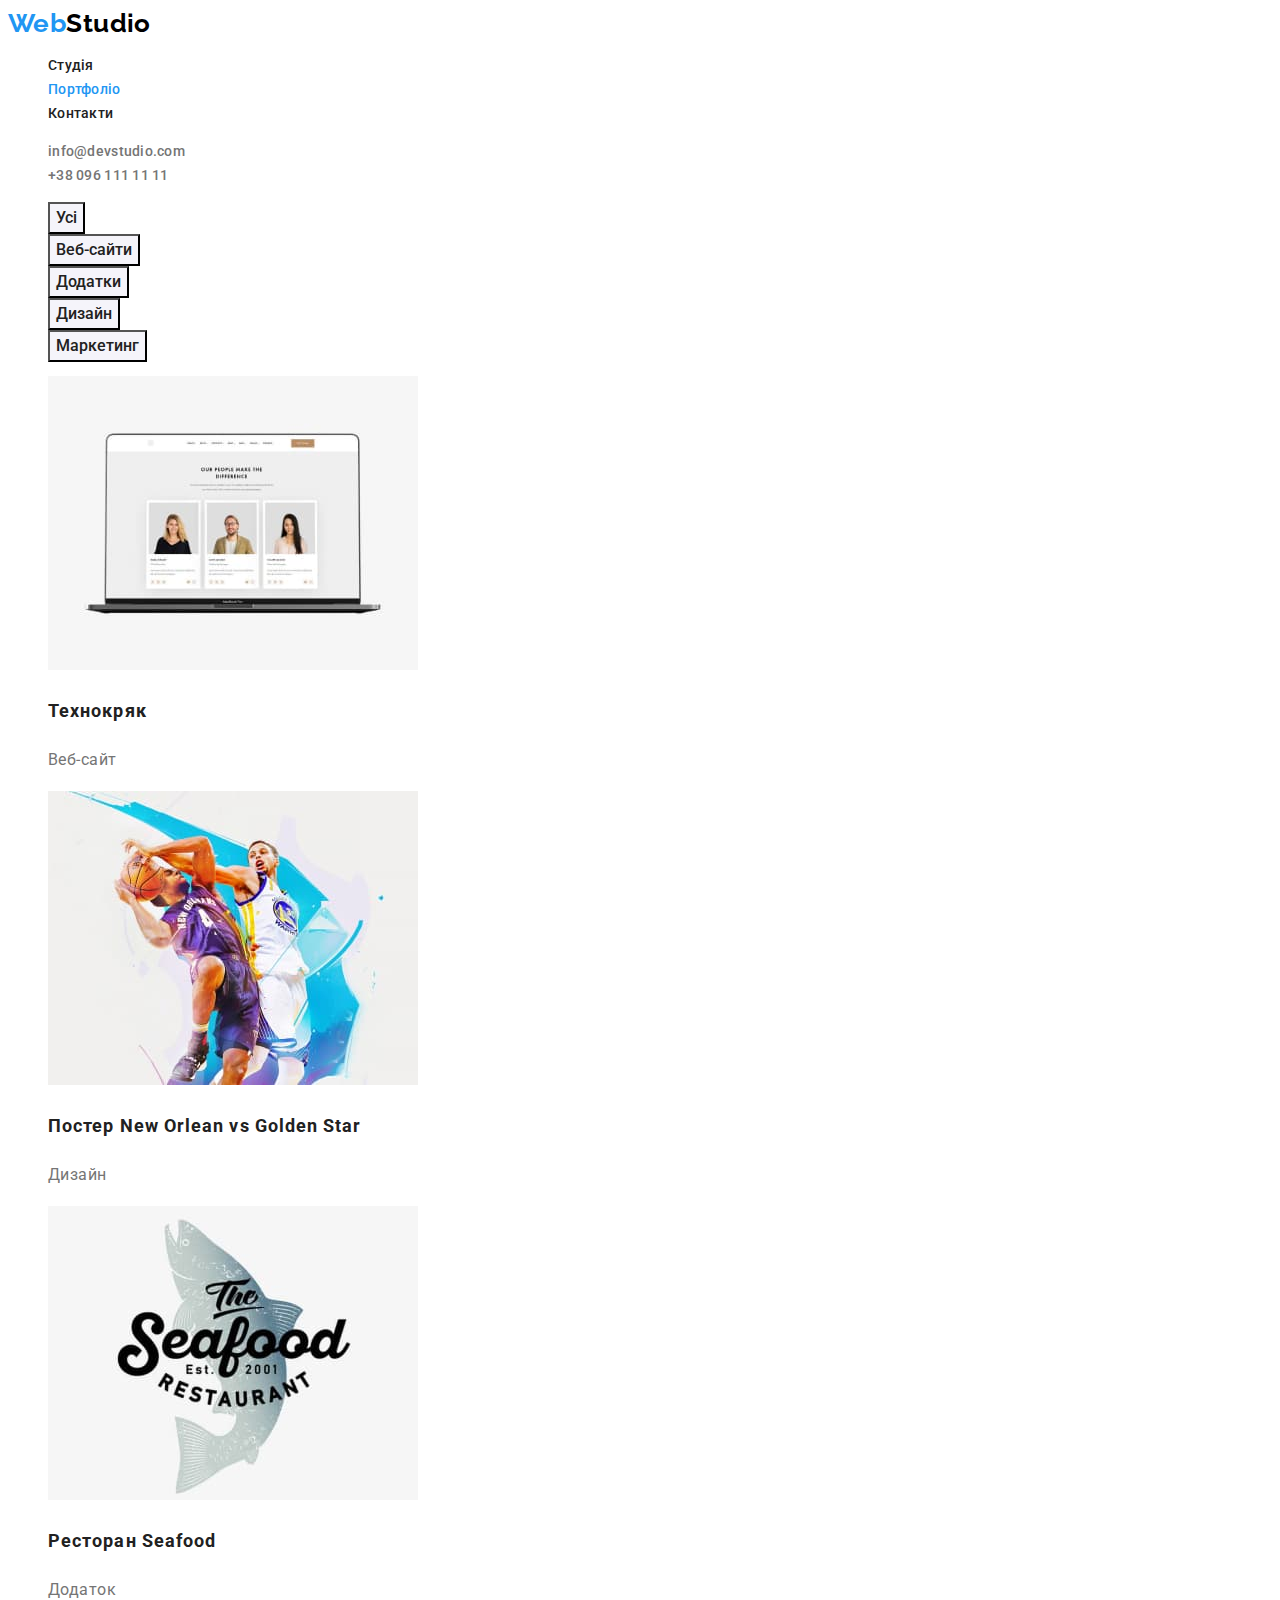
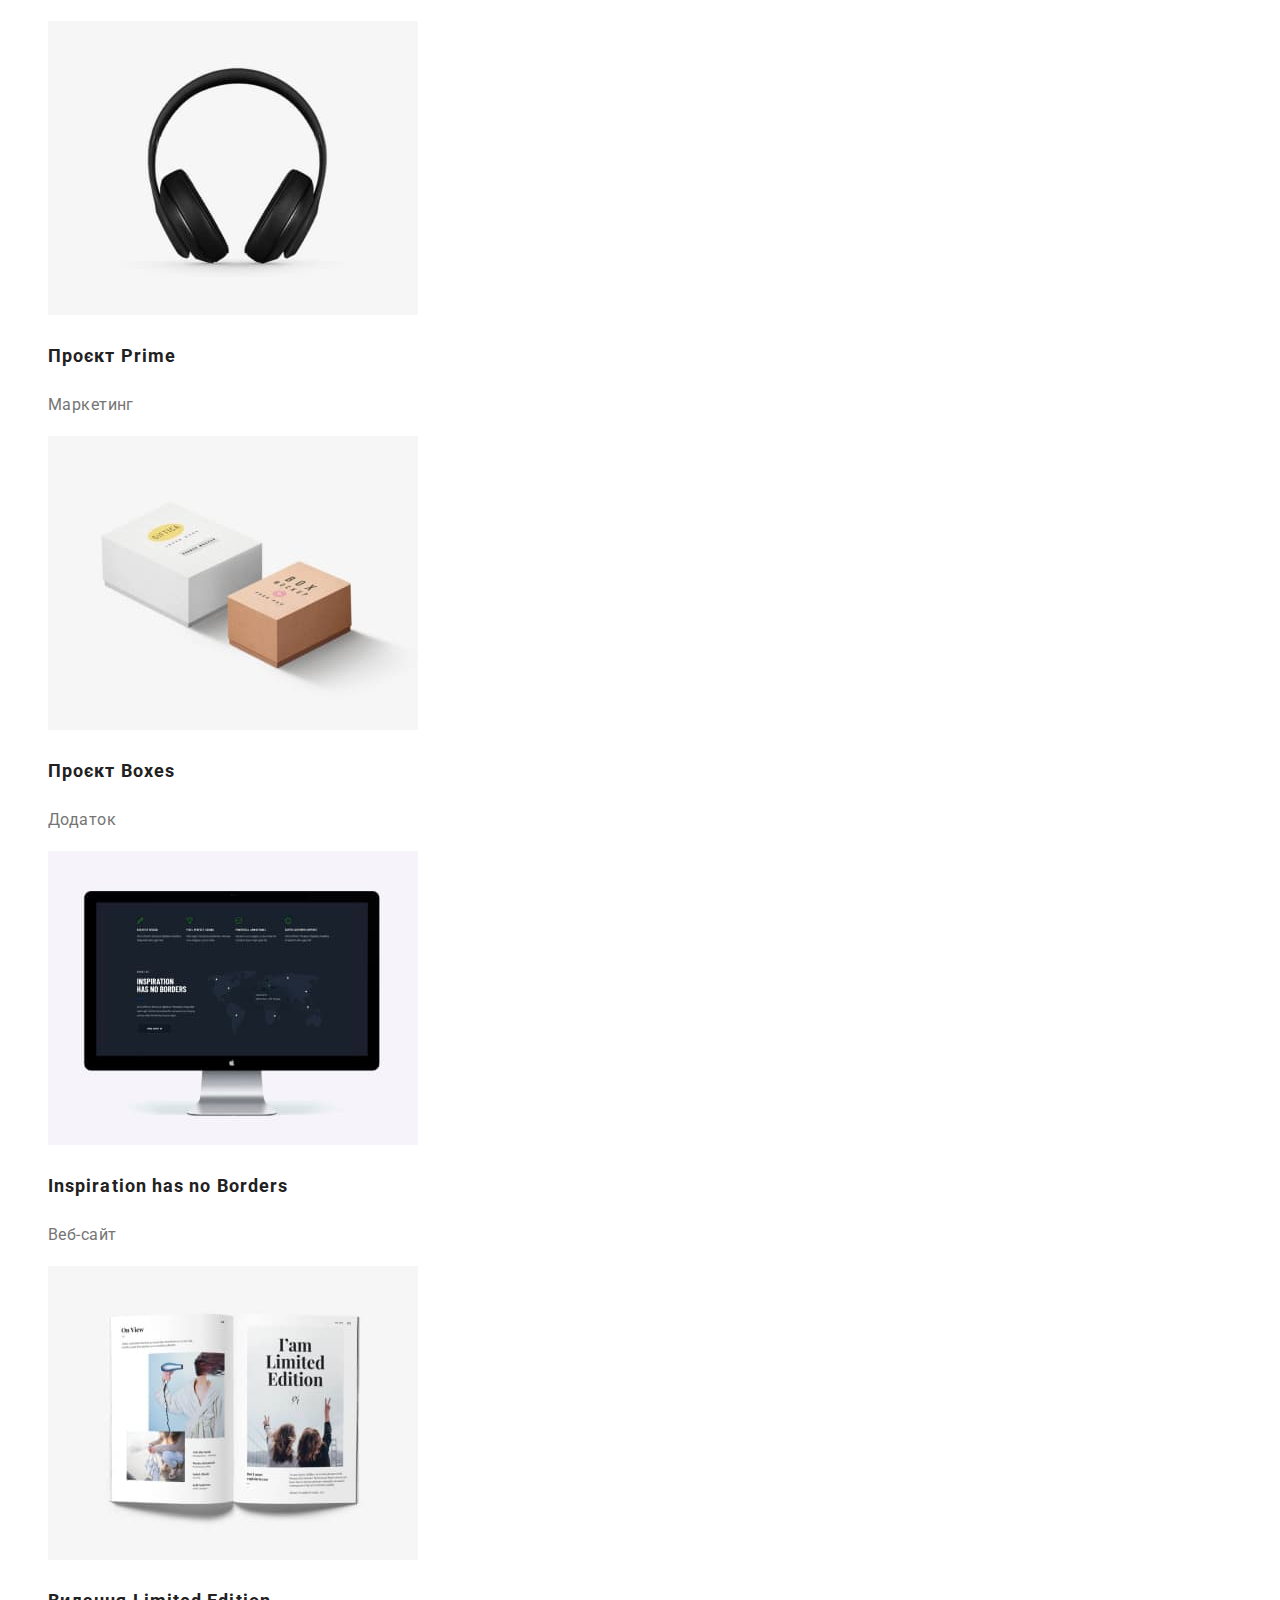
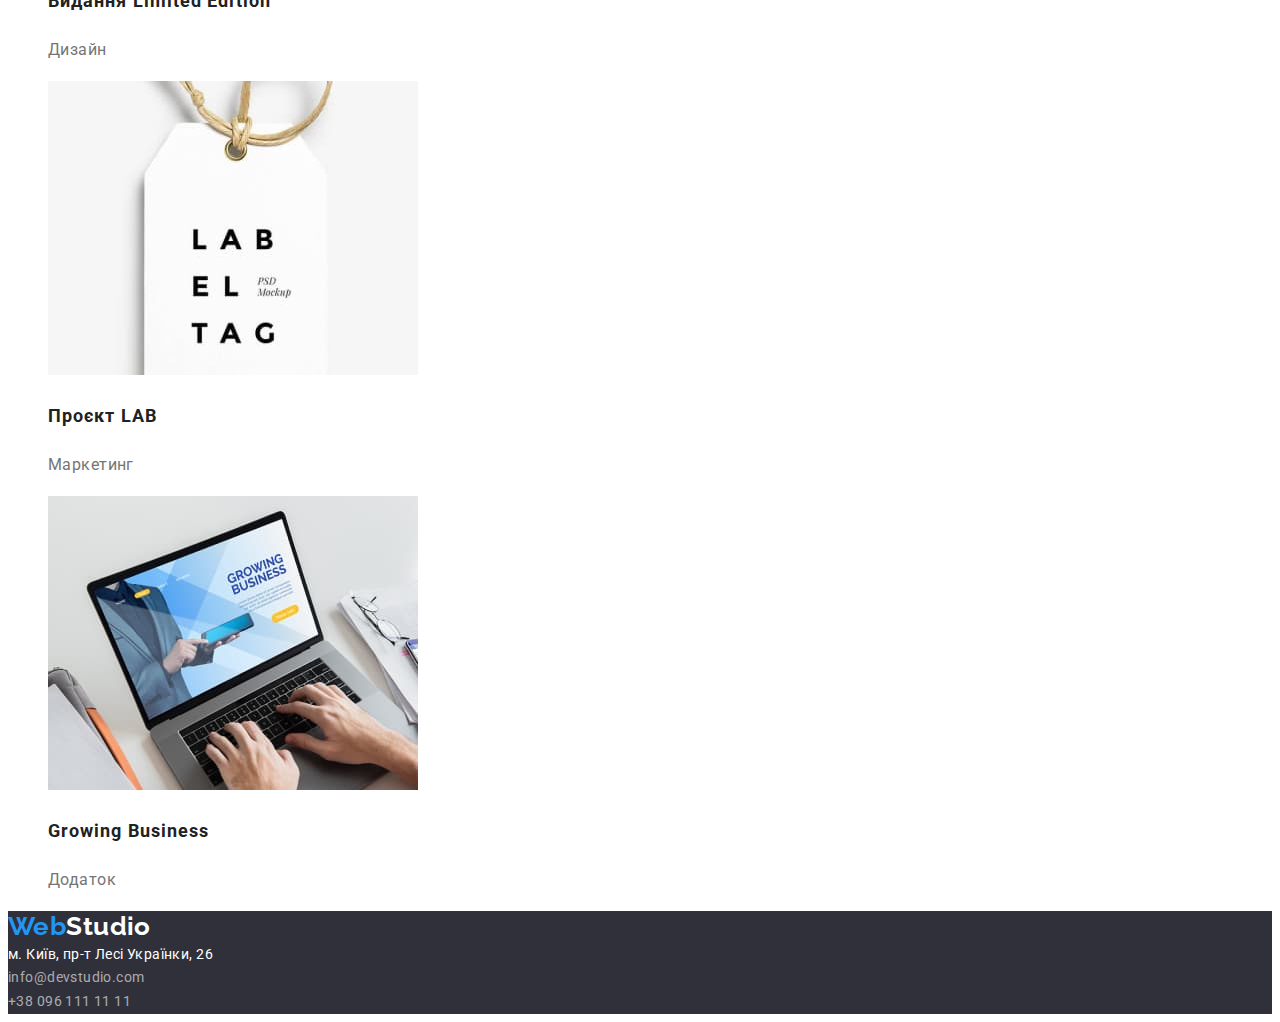
==== portfolio.html @ 59a8bd64 "file transfer" ====
<!DOCTYPE html>
<html lang="uk">
  <head>
    <meta charset="UTF-8" />
    <meta http-equiv="X-UA-Compatible" content="IE=edge" />
    <meta name="viewport" content="width=device-width, initial-scale=1.0" />
    <title>Портфоліо</title>
    <link rel="preconnect" href="https://fonts.googleapis.com" />
    <link rel="preconnect" href="https://fonts.gstatic.com" crossorigin />
    <link
      href="https://fonts.googleapis.com/css2?family=Raleway:wght@700&family=Roboto:wght@400;500;700;900&display=swap"
      rel="stylesheet"
    />
    <link rel="stylesheet" href="./css/styles.css" />
  </head>

  <body class="page">
    <!-- Шапка сайту -->
    <header>
      <nav>
        <a href="./index.html" class="logo link" lang="en"><span class="accent">Web</span>Studio</a>
        <ul class="site-nav list">
          <li><a href="./index.html" class="link">Студія</a></li>
          <li><a href="./portfolio.html" class="link current">Портфоліо</a></li>
          <li><a href="#" class="link">Контакти</a></li>
        </ul>
      </nav>

      <ul class="auth-nav list">
        <li><a href="mailto:info@devstudio.com" class="link">info@devstudio.com</a></li>
        <li><a href="tel:+380961111111" class="link">+38 096 111 11 11</a></li>
      </ul>
    </header>

    <!-- Основна частина -->
    <main>
      <!-- Фільтр -->
      <section>
        <h1 hidden>Портфоліо</h1>
        <ul class="list">
          <li><button type="button" class="button secondary">Усі</button></li>
          <li><button type="button" class="button secondary">Веб-сайти</button></li>
          <li><button type="button" class="button secondary">Додатки</button></li>
          <li><button type="button" class="button secondary">Дизайн</button></li>
          <li><button type="button" class="button secondary">Маркетинг</button></li>
        </ul>
      </section>
      
      <!-- Проекти -->
      <section class="projects">
        <ul class="projects-list list">
          <li>
            <a href="" class="link">
              <img src="./images/portfolio/project-one.jpg" alt="Веб-сайт Технокряк" width="370" height="294">
              <h2 class="projects-title">Технокряк</h2>
              <p class="projects-text">Веб-сайт</p>
            </a>
          </li>
          <li>
            <a href="" class="link">
              <img src="./images/portfolio/project-two.jpg" alt="Постер New Orlean vs Golden Star" width="370" height="294">
              <h2 class="projects-title">Постер New Orlean vs Golden Star</h2>
              <p class="projects-text">Дизайн</p>
            </a>
          </li>
          <li>
            <a href="" class="link">
              <img src="./images/portfolio/project-three.jpg" alt="Ресторан Seafood" width="370" height="294">
              <h2 class="projects-title">Ресторан Seafood</h2>
              <p class="projects-text">Додаток</p>
            </a>
          </li>
          <li>
            <a href="" class="link">
              <img src="./images/portfolio/project-four.jpg" alt="Проєкт Prime" width="370" height="294">
              <h2 class="projects-title">Проєкт Prime</h2>
              <p class="projects-text">Маркетинг</p>
            </a>
          </li>
          <li>
            <a href="" class="link">
              <img src="./images/portfolio/project-five.jpg" alt="Проєкт Boxes" width="370" height="294">
              <h2 class="projects-title">Проєкт Boxes</h2>
              <p class="projects-text">Додаток</p>
            </a>
          </li>
          <li>
            <a href="" class="link">
              <img src="./images/portfolio/project-six.jpg" alt="Inspiration has no Borders" width="370" height="294">
              <h2 class="projects-title">Inspiration has no Borders</h2>
              <p class="projects-text">Веб-сайт</p>
            </a>
          </li>
          <li>
            <a href="" class="link">
              <img src="./images/portfolio/project-seven.jpg" alt="Видання Limited Edition" width="370" height="294">
              <h2 class="projects-title">Видання Limited Edition</h2>
              <p class="projects-text">Дизайн</p>
            </a>
          </li>
          <li>
            <a href="" class="link">
              <img src="./images/portfolio/project-eight.jpg" alt="Проєкт LAB" width="370" height="294">
              <h2 class="projects-title">Проєкт LAB</h2>
              <p class="projects-text">Маркетинг</p>
            </a>
          </li>
          <li>
            <a href="" class="link">
              <img src="./images/portfolio/project-nine.jpg" alt="Growing Business" width="370" height="294">
              <h2 class="projects-title">Growing Business</h2>
              <p class="projects-text">Додаток</p>
            </a>
          </li>
        </ul>

      </section>
    </main>

    <!-- Підвал -->
    <footer class="page-footer">
      <div>
        <a href="./index.html" class="logo-footer link" lang="en"
          ><span class="accent">Web</span>Studio</a>
        <address>
          <a href="https://goo.gl/maps/Ga38fahrQ6ZwUitU9" class="adress link">м. Київ, пр-т Лесі Українки, 26</a>
        </address>

        <address>
          <a href="mailto:info@devstudio.com" class="adress-item link">info@devstudio.com</a>
          <br /><a href="tel:+380961111111" class="adress-item link">+38 096 111 11 11</a>
        </address>
      </div>
    </footer>
  </body>
</html>
---- css/styles.css ----
:root {
    --primary-text-color: #757575;
    --title-text-color: #212121;
    --accent-color: #2196F3;
    --white-color: #FFFFFF;
    --background-grey-color: #F5F4FA;
    --footer-background-color: #2F303A;
    --black-color: #000000;
    --black-opacity-color: rgba(255, 255, 255, 0.6);
}

body {
    background-color: var(--white-color);
    color: var(--primary-text-color);

    font-family: 'Roboto', sans-serif;
    font-weight: 400;
    font-size: 14px;
    line-height: 1.71;
    letter-spacing: 0.03em;
}

.list {
    list-style: none;
}

.link {
    text-decoration: none;
    text-transform: none;
    font-style: normal;
}

/* logo */

.logo {
    color: var(--black-color);

    font-family: 'Raleway', sans-serif;
    font-weight: 700;
    font-size: 26px;
    line-height: 1.19;
}

.accent{
    color: var(--accent-color);
}

/* site navigation */

.site-nav .link {
    color: var(--title-text-color);

    font-weight: 500;
    font-size: 14px;
    line-height: 1.14;
    letter-spacing: 0.02em;
}

.site-nav .link:hover,
.site-nav .link:focus,
.adress:hover,
.adress:focus,
.adress-item:hover,
.adress-item:focus  {
    color: var(--accent-color);
}

.site-nav .link.current {
    color: var(--accent-color);
}

.auth-nav .link {
    color: var(--primary-text-color);

    font-weight: 500;
    font-size: 14px;
    line-height: 1.14;
    letter-spacing: 0.02em;
}

.auth-nav .link:hover,
.auth-nav .link:focus {
    color: var(--accent-color);
}

/* hero */

.hero {
    background-color: var(--footer-background-color);
}

.hero-title {
    color: var(--white-color);

    font-weight: 900;
    font-size: 44px;
    line-height: 1.36;
    letter-spacing: 0.06em;
    text-align: center;
    text-transform: uppercase;
}

/* feature */

.section-title {
    color: var(--title-text-color);

    font-weight: 700;
    font-size: 36px;
    line-height: 1.17;
    text-align: center;
}

.feature-list .title {
    color: var(--title-text-color);

    font-weight: 700;
    font-size: 14px;
    line-height: 1.14;
    text-transform: uppercase;
}

/* our team */

.team-list .title {
    color: var(--title-text-color);

    font-weight: 500;
    font-size: 16px;
    line-height: 1.19;
}

.team-list .text {
    font-size: 16px;
    line-height: 1.19;
}

.team {
    background-color: var(--background-grey-color);
}

/* button */
.button {
    color: var(--title-text-color);
    background-color: var(--white-color);

    font-family: inherit;

    cursor: pointer;
}

.button.primary {
    color: var(--white-color);
    background-color: var(--accent-color);

    font-weight: 700;
    font-size: 16px;
    line-height: 1.88;
    text-align: center;
}
.button.secondary {
    color: var(--title-text-color);
    background-color: var(--background-grey-color);

    font-weight: 500;
    font-size: 16px;
    line-height: 1.63;
}

.button.secondary:hover,
.button.secondary:focus {
    color: var(--white-color);
    background-color: var(--accent-color);
}

/* footer */
.page-footer {
    color: var(--white-color);
    background-color: var(--footer-background-color);
}

.logo-footer {
    color: var(--white-color);

    font-family: 'Raleway', sans-serif;
    font-weight: 700;
    font-size: 26px;
    line-height: 1.19;
}

.adress {
    color: var(--white-color);
    font-style: normal;
}

.adress-item {
    color: var(--black-opacity-color);
}

/* CSS styles for portfolio.html */

.projects-title {
    color: var(--title-text-color);

    font-weight: 700;
    font-size: 18px;
    line-height: 2;
    letter-spacing: 0.06em;
}

.projects-text {
    color: var(--primary-text-color);

    font-size: 16px;
    line-height: 1.88;
}
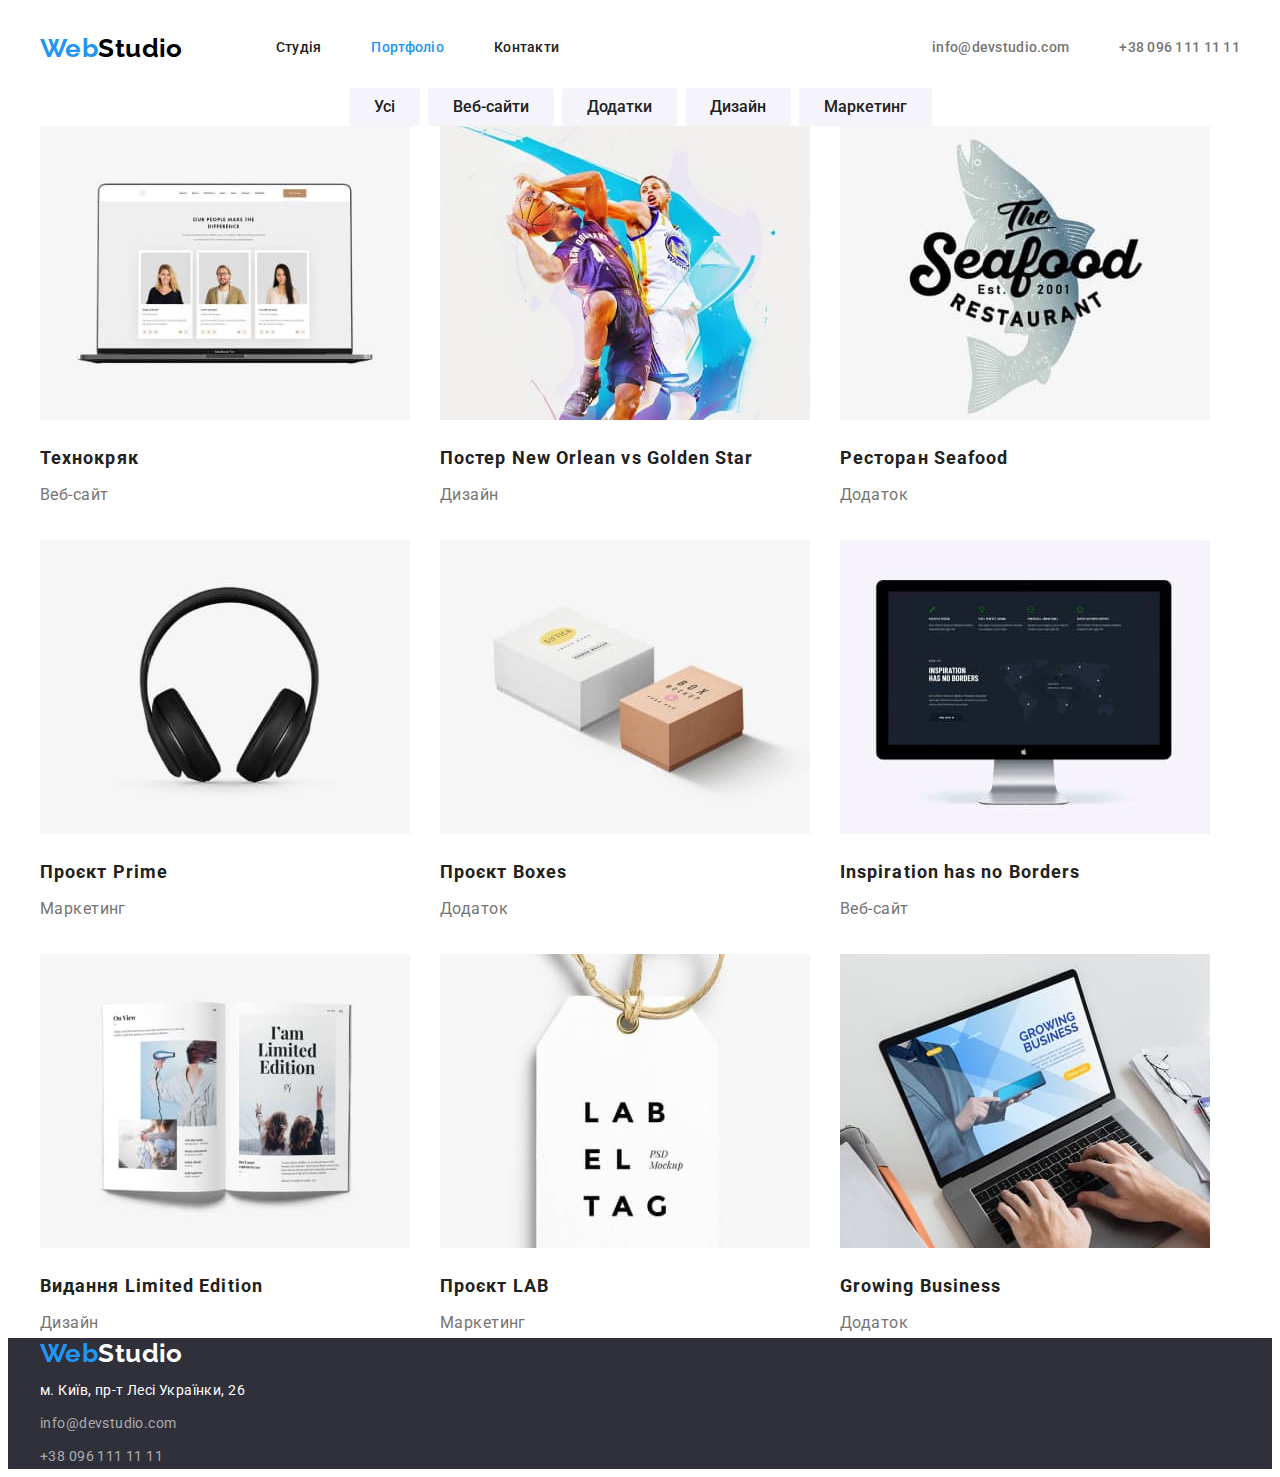
==== commit a57ee808: "add flex" ====
--- a/portfolio.html
+++ b/portfolio.html
@@ -11,124 +11,185 @@
       href="https://fonts.googleapis.com/css2?family=Raleway:wght@700&family=Roboto:wght@400;500;700;900&display=swap"
       rel="stylesheet"
     />
+    <link
+      rel="stylesheet"
+      href="https://cdnjs.cloudflare.com/ajax/libs/modern-normalize/1.1.0/modern-normalize.min.css"
+      integrity="sha512-wpPYUAdjBVSE4KJnH1VR1HeZfpl1ub8YT/NKx4PuQ5NmX2tKuGu6U/JRp5y+Y8XG2tV+wKQpNHVUX03MfMFn9Q=="
+      crossorigin="anonymous"
+      referrerpolicy="no-referrer"
+    />
     <link rel="stylesheet" href="./css/styles.css" />
   </head>
 
   <body class="page">
     <!-- Шапка сайту -->
-    <header>
-      <nav>
-        <a href="./index.html" class="logo link" lang="en"><span class="accent">Web</span>Studio</a>
-        <ul class="site-nav list">
-          <li><a href="./index.html" class="link">Студія</a></li>
-          <li><a href="./portfolio.html" class="link current">Портфоліо</a></li>
-          <li><a href="#" class="link">Контакти</a></li>
+    <header class="page-header">
+      <div class="container main-nav">
+        <nav class="page-nav">
+          <a href="./index.html" class="logo link" lang="en"><span class="accent">Web</span>Studio</a>
+
+          <ul class="site-nav list">
+            <li class="item"><a href="./index.html" class="link">Студія</a></li>
+            <li class="item"><a href="./portfolio.html" class="link current">Портфоліо</a></li>
+            <li class="item"><a href="#" class="link">Контакти</a></li>
+          </ul>
+        </nav>
+  
+        <ul class="auth-nav list">
+          <li class="item"><a href="mailto:info@devstudio.com" class="link">info@devstudio.com</a></li>
+          <li class="item"><a href="tel:+380961111111" class="link">+38 096 111 11 11</a></li>
         </ul>
-      </nav>
-
-      <ul class="auth-nav list">
-        <li><a href="mailto:info@devstudio.com" class="link">info@devstudio.com</a></li>
-        <li><a href="tel:+380961111111" class="link">+38 096 111 11 11</a></li>
-      </ul>
+      </div>
     </header>
 
-    <!-- Основна частина -->
+    <!-- Main part -->
     <main>
-      <!-- Фільтр -->
-      <section>
-        <h1 hidden>Портфоліо</h1>
-        <ul class="list">
-          <li><button type="button" class="button secondary">Усі</button></li>
-          <li><button type="button" class="button secondary">Веб-сайти</button></li>
-          <li><button type="button" class="button secondary">Додатки</button></li>
-          <li><button type="button" class="button secondary">Дизайн</button></li>
-          <li><button type="button" class="button secondary">Маркетинг</button></li>
-        </ul>
+      <!-- Filtr -->
+      <section class="section-filtr">
+        <div class="container">
+          <h1 hidden>Портфоліо</h1>
+          <ul class="filtr-list list">
+            <li class="filtr-item"><button type="button" class="button secondary">Усі</button></li>
+            <li class="filtr-item"><button type="button" class="button secondary">Веб-сайти</button></li>
+            <li class="filtr-item"><button type="button" class="button secondary">Додатки</button></li>
+            <li class="filtr-item"><button type="button" class="button secondary">Дизайн</button></li>
+            <li class="filtr-item"><button type="button" class="button secondary">Маркетинг</button></li>
+          </ul>         
+        </div>
       </section>
-      
-      <!-- Проекти -->
+
+      <!-- Projects -->
       <section class="projects">
-        <ul class="projects-list list">
-          <li>
-            <a href="" class="link">
-              <img src="./images/portfolio/project-one.jpg" alt="Веб-сайт Технокряк" width="370" height="294">
-              <h2 class="projects-title">Технокряк</h2>
-              <p class="projects-text">Веб-сайт</p>
-            </a>
-          </li>
-          <li>
-            <a href="" class="link">
-              <img src="./images/portfolio/project-two.jpg" alt="Постер New Orlean vs Golden Star" width="370" height="294">
-              <h2 class="projects-title">Постер New Orlean vs Golden Star</h2>
-              <p class="projects-text">Дизайн</p>
-            </a>
-          </li>
-          <li>
-            <a href="" class="link">
-              <img src="./images/portfolio/project-three.jpg" alt="Ресторан Seafood" width="370" height="294">
-              <h2 class="projects-title">Ресторан Seafood</h2>
-              <p class="projects-text">Додаток</p>
-            </a>
-          </li>
-          <li>
-            <a href="" class="link">
-              <img src="./images/portfolio/project-four.jpg" alt="Проєкт Prime" width="370" height="294">
-              <h2 class="projects-title">Проєкт Prime</h2>
-              <p class="projects-text">Маркетинг</p>
-            </a>
-          </li>
-          <li>
-            <a href="" class="link">
-              <img src="./images/portfolio/project-five.jpg" alt="Проєкт Boxes" width="370" height="294">
-              <h2 class="projects-title">Проєкт Boxes</h2>
-              <p class="projects-text">Додаток</p>
-            </a>
-          </li>
-          <li>
-            <a href="" class="link">
-              <img src="./images/portfolio/project-six.jpg" alt="Inspiration has no Borders" width="370" height="294">
-              <h2 class="projects-title">Inspiration has no Borders</h2>
-              <p class="projects-text">Веб-сайт</p>
-            </a>
-          </li>
-          <li>
-            <a href="" class="link">
-              <img src="./images/portfolio/project-seven.jpg" alt="Видання Limited Edition" width="370" height="294">
-              <h2 class="projects-title">Видання Limited Edition</h2>
-              <p class="projects-text">Дизайн</p>
-            </a>
-          </li>
-          <li>
-            <a href="" class="link">
-              <img src="./images/portfolio/project-eight.jpg" alt="Проєкт LAB" width="370" height="294">
-              <h2 class="projects-title">Проєкт LAB</h2>
-              <p class="projects-text">Маркетинг</p>
-            </a>
-          </li>
-          <li>
-            <a href="" class="link">
-              <img src="./images/portfolio/project-nine.jpg" alt="Growing Business" width="370" height="294">
-              <h2 class="projects-title">Growing Business</h2>
-              <p class="projects-text">Додаток</p>
-            </a>
-          </li>
-        </ul>
-
+        <div class="container">
+          <ul class="projects-list list">
+            <li class="projects-item">
+              <a href="" class="link">
+                <img class="projects-image"
+                  src="./images/portfolio/project-one.jpg"
+                  alt="Веб-сайт Технокряк"
+                  width="370"
+                  height="294"
+                />
+                <h2 class="projects-title">Технокряк</h2>
+                <p class="projects-text">Веб-сайт</p>
+              </a>
+            </li>
+            <li class="projects-item">
+              <a href="" class="link">
+                <img class="projects-image"
+                  src="./images/portfolio/project-two.jpg"
+                  alt="Постер New Orlean vs Golden Star"
+                  width="370"
+                  height="294"
+                />
+                <h2 class="projects-title">Постер New Orlean vs Golden Star</h2>
+                <p class="projects-text">Дизайн</p>
+              </a>
+            </li>
+            <li class="projects-item">
+              <a href="" class="link">
+                <img class="projects-image"
+                  src="./images/portfolio/project-three.jpg"
+                  alt="Ресторан Seafood"
+                  width="370"
+                  height="294"
+                />
+                <h2 class="projects-title">Ресторан Seafood</h2>
+                <p class="projects-text">Додаток</p>
+              </a>
+            </li>
+            <li class="projects-item">
+              <a href="" class="link">
+                <img class="projects-image"
+                  src="./images/portfolio/project-four.jpg"
+                  alt="Проєкт Prime"
+                  width="370"
+                  height="294"
+                />
+                <h2 class="projects-title">Проєкт Prime</h2>
+                <p class="projects-text">Маркетинг</p>
+              </a>
+            </li>
+            <li class="projects-item">
+              <a href="" class="link">
+                <img class="projects-image"
+                  src="./images/portfolio/project-five.jpg"
+                  alt="Проєкт Boxes"
+                  width="370"
+                  height="294"
+                />
+                <h2 class="projects-title">Проєкт Boxes</h2>
+                <p class="projects-text">Додаток</p>
+              </a>
+            </li>
+            <li class="projects-item">
+              <a href="" class="link">
+                <img class="projects-image"
+                  src="./images/portfolio/project-six.jpg"
+                  alt="Inspiration has no Borders"
+                  width="370"
+                  height="294"
+                />
+                <h2 class="projects-title">Inspiration has no Borders</h2>
+                <p class="projects-text">Веб-сайт</p>
+              </a>
+            </li>
+            <li class="projects-item">
+              <a href="" class="link">
+                <img class="projects-image"
+                  src="./images/portfolio/project-seven.jpg"
+                  alt="Видання Limited Edition"
+                  width="370"
+                  height="294"
+                />
+                <h2 class="projects-title">Видання Limited Edition</h2>
+                <p class="projects-text">Дизайн</p>
+              </a>
+            </li>
+            <li class="projects-item">
+              <a href="" class="link">
+                <img class="projects-image"
+                  src="./images/portfolio/project-eight.jpg"
+                  alt="Проєкт LAB"
+                  width="370"
+                  height="294"
+                />
+                <h2 class="projects-title">Проєкт LAB</h2>
+                <p class="projects-text">Маркетинг</p>
+              </a>
+            </li>
+            <li class="projects-item">
+              <a href="" class="link">
+                <img class="projects-image"
+                  src="./images/portfolio/project-nine.jpg"
+                  alt="Growing Business"
+                  width="370"
+                  height="294"
+                />
+                <h2 class="projects-title">Growing Business</h2>
+                <p class="projects-text">Додаток</p>
+              </a>
+            </li>
+          </ul>          
+        </div>
       </section>
     </main>
 
     <!-- Підвал -->
     <footer class="page-footer">
-      <div>
+      <div class="container">
         <a href="./index.html" class="logo-footer link" lang="en"
-          ><span class="accent">Web</span>Studio</a>
+          ><span class="accent">Web</span>Studio</a
+        >
         <address>
           <a href="https://goo.gl/maps/Ga38fahrQ6ZwUitU9" class="adress link">м. Київ, пр-т Лесі Українки, 26</a>
-        </address>
-
-        <address>
-          <a href="mailto:info@devstudio.com" class="adress-item link">info@devstudio.com</a>
-          <br /><a href="tel:+380961111111" class="adress-item link">+38 096 111 11 11</a>
+          
+          <ul class="auth-list list">
+            <li class="auth-item">
+              <a href="mailto:info@devstudio.com" class="auth-mail link">info@devstudio.com</a>
+            </li>
+            <li><a href="tel:+380961111111" class="auth-tel link">+38 096 111 11 11</a></li>
+          </ul>
         </address>
       </div>
     </footer>
--- a/css/styles.css
+++ b/css/styles.css
@@ -7,6 +7,7 @@
     --footer-background-color: #2F303A;
     --black-color: #000000;
     --black-opacity-color: rgba(255, 255, 255, 0.6);
+    --background-active-button: #188CE8;
 }
 
 body {
@@ -21,6 +22,8 @@
 }
 
 .list {
+    margin: 0;
+    padding: 0;
     list-style: none;
 }
 
@@ -30,9 +33,34 @@
     font-style: normal;
 }
 
+.container {
+    margin-left: auto;
+    margin-right: auto;
+    padding-left: 15px;
+    padding-right: 15px;
+    width: 1200px;
+}
+
+h1, 
+h2, 
+h3, 
+h4, 
+h5, 
+h6, 
+p {
+    margin-top: 0;
+    margin-bottom: 0;
+}
+
+img {
+    display: block;
+}
+
 /* logo */
 
 .logo {
+    margin-right: 93px;
+
     color: var(--black-color);
 
     font-family: 'Raleway', sans-serif;
@@ -47,7 +75,24 @@
 
 /* site navigation */
 
+.main-nav,
+.page-nav {
+    display: flex;
+    align-items: center;
+}
+
+.site-nav {
+    display: flex;
+}
+
+.site-nav .item:not(:last-child) {
+    margin-right: 50px;
+}
+
 .site-nav .link {
+    display: block;
+    padding-top: 32px;
+    padding-bottom: 32px;
     color: var(--title-text-color);
 
     font-weight: 500;
@@ -58,15 +103,25 @@
 
 .site-nav .link:hover,
 .site-nav .link:focus,
+.site-nav .link.current,
+.auth-nav .link:hover,
+.auth-nav .link:focus,
 .adress:hover,
 .adress:focus,
-.adress-item:hover,
-.adress-item:focus  {
+.auth-mail:hover,
+.auth-mail:focus,
+.auth-tel:hover,
+.auth-tel:focus   {
     color: var(--accent-color);
 }
 
-.site-nav .link.current {
-    color: var(--accent-color);
+.auth-nav {
+    display: flex;
+    margin-left: auto;
+}
+
+.auth-nav .item:not(:last-child) {
+    margin-right: 50px;
 }
 
 .auth-nav .link {
@@ -78,31 +133,33 @@
     letter-spacing: 0.02em;
 }
 
-.auth-nav .link:hover,
-.auth-nav .link:focus {
-    color: var(--accent-color);
-}
-
 /* hero */
 
 .hero {
+    margin-bottom: 94px;
     background-color: var(--footer-background-color);
+    text-align: center;
 }
 
 .hero-title {
+    margin-bottom: 30px;
     color: var(--white-color);
 
     font-weight: 900;
     font-size: 44px;
     line-height: 1.36;
     letter-spacing: 0.06em;
-    text-align: center;
     text-transform: uppercase;
 }
 
 /* feature */
 
+.section {
+    margin-bottom: 94px;
+}
+
 .section-title {
+    margin-bottom: 50px;
     color: var(--title-text-color);
 
     font-weight: 700;
@@ -111,7 +168,21 @@
     text-align: center;
 }
 
+.feature-list {
+    display: flex;
+}
+
+.feature-item {
+    width: 270px;
+}
+
+.feature-item:not(:last-child) {
+    margin-right: 30px;
+
+}
+
 .feature-list .title {
+    margin-bottom: 10px;
     color: var(--title-text-color);
 
     font-weight: 700;
@@ -120,9 +191,34 @@
     text-transform: uppercase;
 }
 
-/* our team */
+/* Work */
+
+.work-list {
+    display: flex;
+}
+
+.work-item:not(:last-child) {
+    margin-right: 30px;
+}
+
+/* Our team */
+
+.section-team {
+    padding-top: 94px;
+    padding-bottom: 94px;
+    background-color: var(--background-grey-color);
+}
+
+.team-list {
+    display: flex;
+}
+
+.team-item:not(:last-child) {
+    margin-right: 30px;
+}
 
 .team-list .title {
+    margin-bottom: 10px;
     color: var(--title-text-color);
 
     font-weight: 500;
@@ -135,21 +231,27 @@
     line-height: 1.19;
 }
 
-.team {
-    background-color: var(--background-grey-color);
+.team-list .image {
+    margin-bottom: 30px;
 }
 
 /* button */
 .button {
+    border-radius: 4px;
     color: var(--title-text-color);
     background-color: var(--white-color);
 
     font-family: inherit;
 
     cursor: pointer;
+    text-align: center;
+    border: none;
 }
 
 .button.primary {
+    padding: 10px 32px;
+    min-width: 216px;
+
     color: var(--white-color);
     background-color: var(--accent-color);
 
@@ -158,7 +260,16 @@
     line-height: 1.88;
     text-align: center;
 }
+
+.button.primary:hover,
+.button.primary:focus {
+    color: var(--white-color);
+    background-color: var(--background-active-button);
+}
+
 .button.secondary {
+    padding: 6px 25px;
+
     color: var(--title-text-color);
     background-color: var(--background-grey-color);
 
@@ -180,6 +291,8 @@
 }
 
 .logo-footer {
+    display: block;
+    margin-bottom: 10px;
     color: var(--white-color);
 
     font-family: 'Raleway', sans-serif;
@@ -189,17 +302,59 @@
 }
 
 .adress {
+    display: block;
+    margin-bottom: 9px;
     color: var(--white-color);
     font-style: normal;
 }
 
-.adress-item {
+.auth-item {
+    margin-bottom: 9px;
+}
+
+.auth-mail,
+.auth-tel {
     color: var(--black-opacity-color);
 }
 
 /* CSS styles for portfolio.html */
 
+/* Filtr section */
+
+.filtr-list {
+    display: flex;
+    justify-content: center;
+}
+
+.filtr-item:not(:last-child) {
+    margin-right: 8px;
+}
+
+/* Projects section */
+
+.projects-list {
+    display: flex;
+    flex-wrap: wrap;
+}
+
+.projects-item {
+    width: 370px;
+}
+
+.projects-item:not(:nth-child(3n)) {
+    margin-right: 30px;
+}
+
+.projects-item:not(:nth-last-child(-n+3)) {
+    margin-bottom: 30px;
+}
+
+.projects-image {
+    margin-bottom: 20px;
+}
+
 .projects-title {
+    margin-bottom: 4px;
     color: var(--title-text-color);
 
     font-weight: 700;
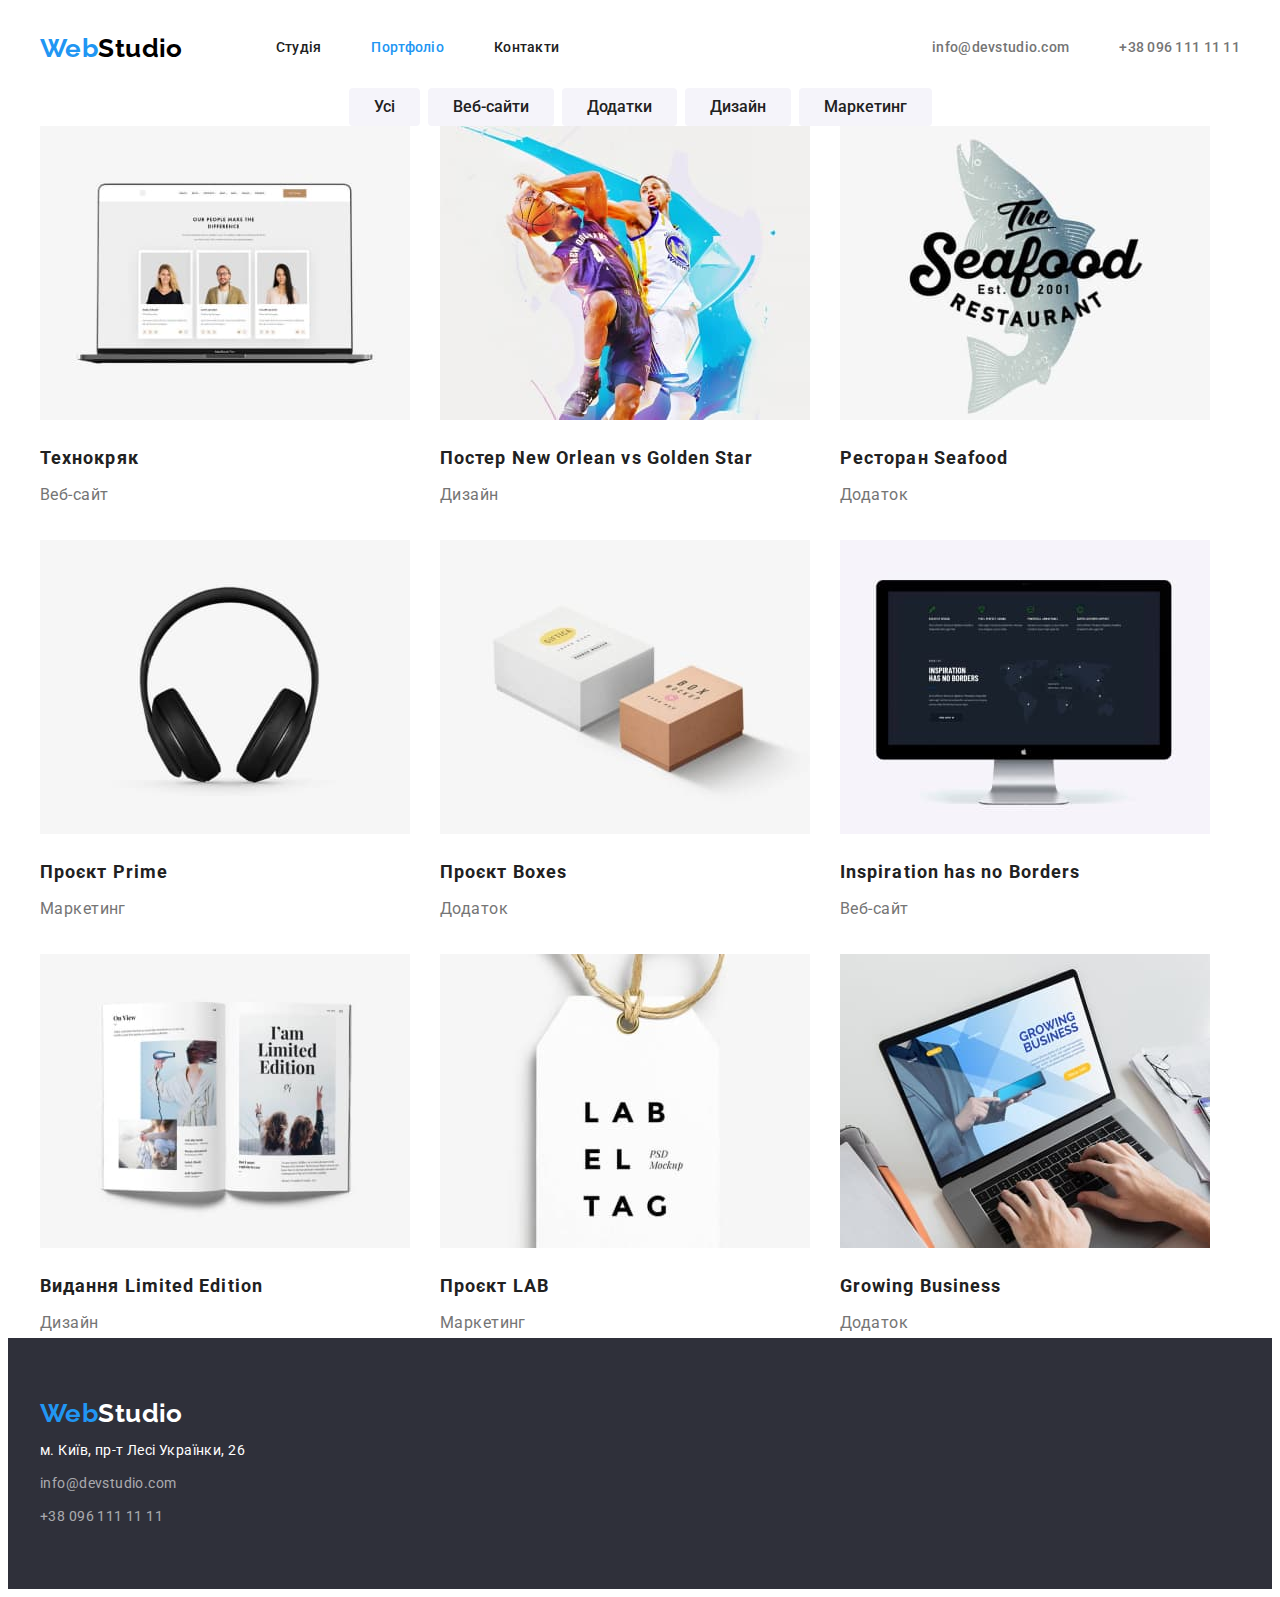
==== commit 58715ea4: "padding footer" ====
--- a/portfolio.html
+++ b/portfolio.html
@@ -177,7 +177,7 @@
 
     <!-- Підвал -->
     <footer class="page-footer">
-      <div class="container">
+      <div class="section-footer container">
         <a href="./index.html" class="logo-footer link" lang="en"
           ><span class="accent">Web</span>Studio</a
         >
--- a/css/styles.css
+++ b/css/styles.css
@@ -285,9 +285,16 @@
 }
 
 /* footer */
+
 .page-footer {
+    
     color: var(--white-color);
     background-color: var(--footer-background-color);
+}
+
+.section-footer {
+    padding-top: 60px;
+    padding-bottom: 60px;
 }
 
 .logo-footer {
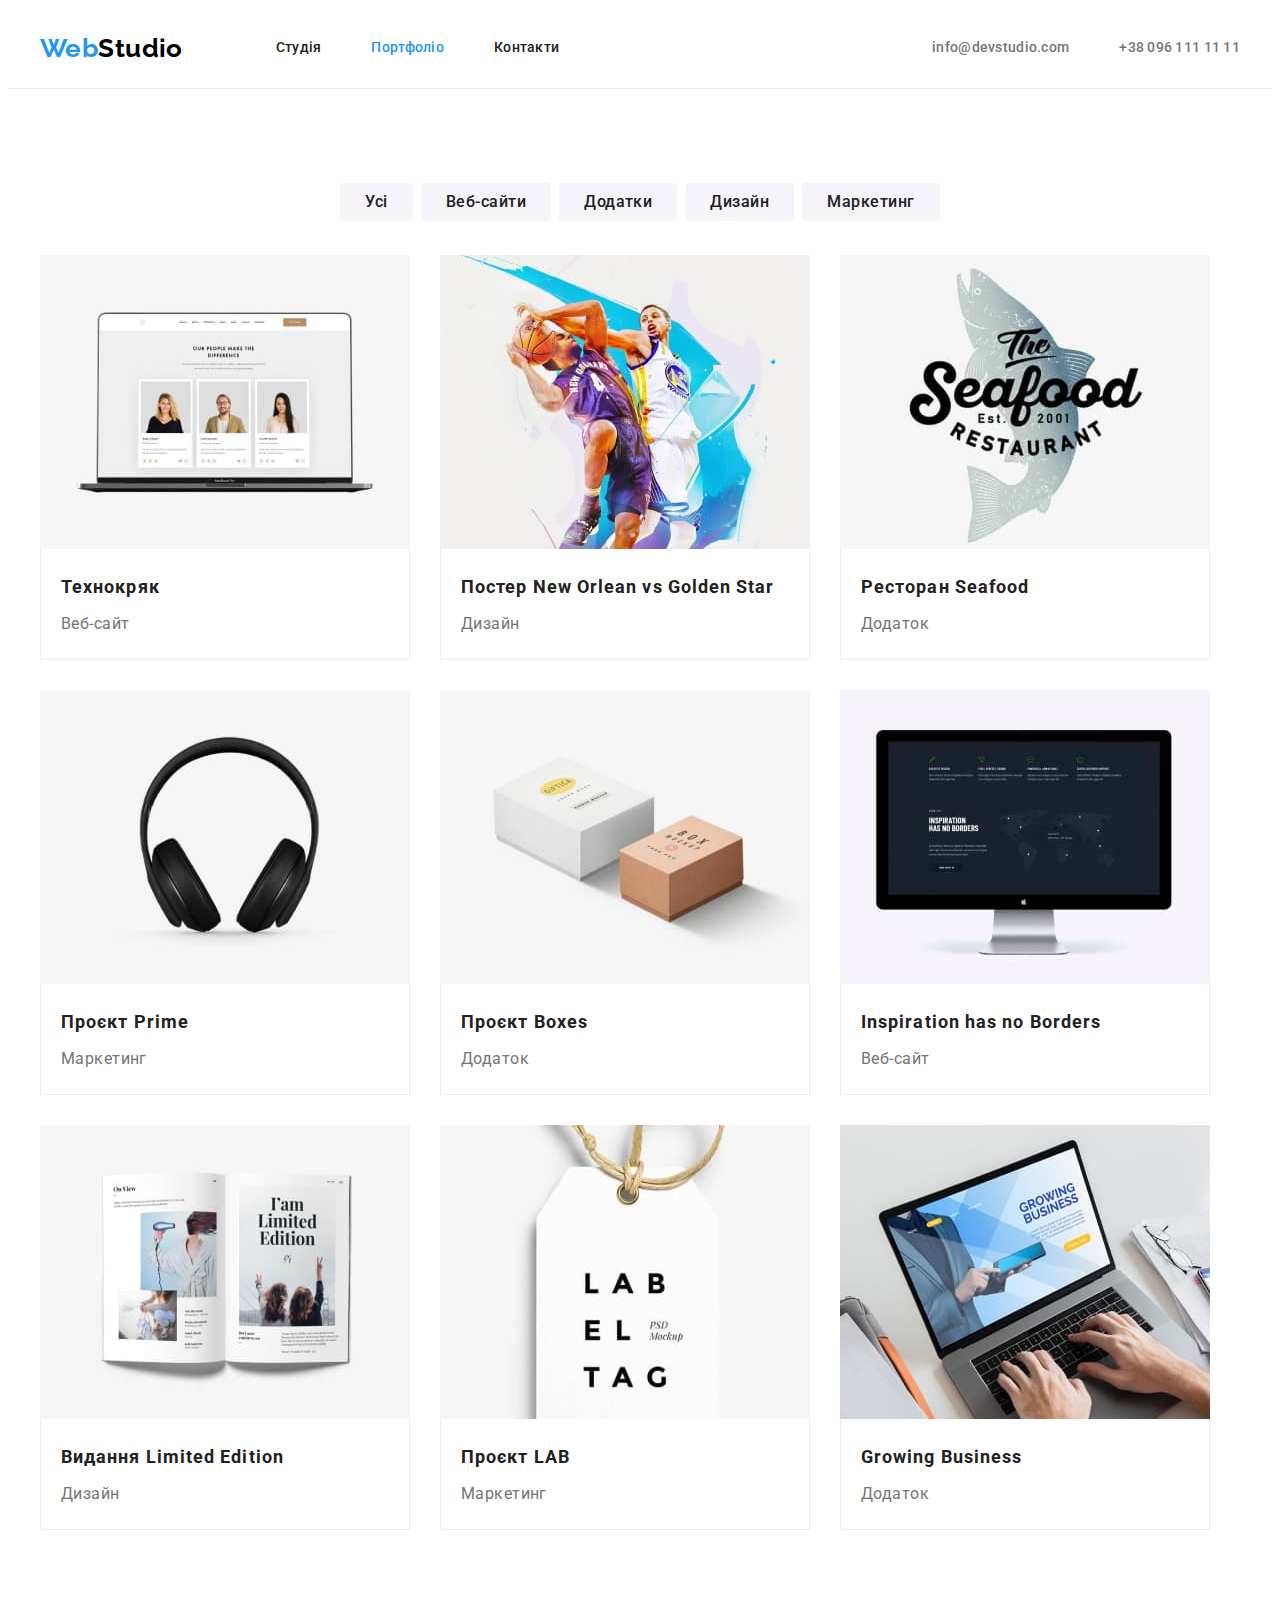
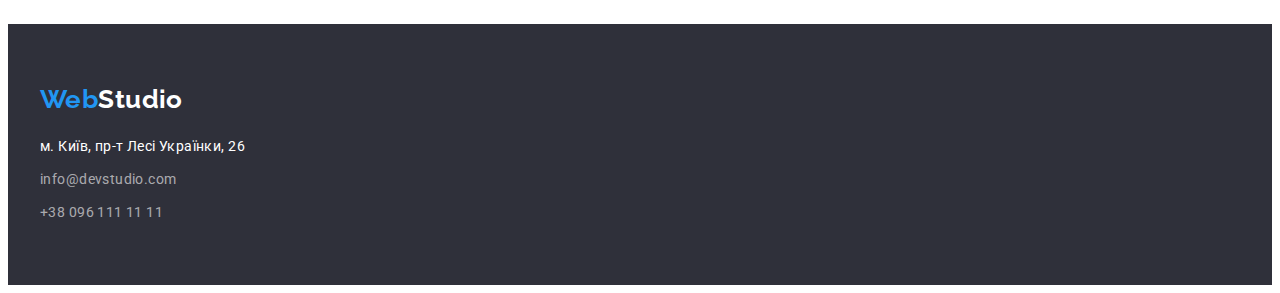
==== commit f5559ef2: "change mistake" ====
--- a/portfolio.html
+++ b/portfolio.html
@@ -26,7 +26,9 @@
     <header class="page-header">
       <div class="container main-nav">
         <nav class="page-nav">
-          <a href="./index.html" class="logo link" lang="en"><span class="accent">Web</span>Studio</a>
+          <a href="./index.html" class="logo link" lang="en"
+            ><span class="accent">Web</span>Studio</a
+          >
 
           <ul class="site-nav list">
             <li class="item"><a href="./index.html" class="link">Студія</a></li>
@@ -34,9 +36,11 @@
             <li class="item"><a href="#" class="link">Контакти</a></li>
           </ul>
         </nav>
-  
+
         <ul class="auth-nav list">
-          <li class="item"><a href="mailto:info@devstudio.com" class="link">info@devstudio.com</a></li>
+          <li class="item">
+            <a href="mailto:info@devstudio.com" class="link">info@devstudio.com</a>
+          </li>
           <li class="item"><a href="tel:+380961111111" class="link">+38 096 111 11 11</a></li>
         </ul>
       </div>
@@ -45,132 +49,167 @@
     <!-- Main part -->
     <main>
       <!-- Filtr -->
-      <section class="section-filtr">
+      <section class="section filtr">
         <div class="container">
           <h1 hidden>Портфоліо</h1>
           <ul class="filtr-list list">
             <li class="filtr-item"><button type="button" class="button secondary">Усі</button></li>
-            <li class="filtr-item"><button type="button" class="button secondary">Веб-сайти</button></li>
-            <li class="filtr-item"><button type="button" class="button secondary">Додатки</button></li>
-            <li class="filtr-item"><button type="button" class="button secondary">Дизайн</button></li>
-            <li class="filtr-item"><button type="button" class="button secondary">Маркетинг</button></li>
-          </ul>         
+            <li class="filtr-item">
+              <button type="button" class="button secondary">Веб-сайти</button>
+            </li>
+            <li class="filtr-item">
+              <button type="button" class="button secondary">Додатки</button>
+            </li>
+            <li class="filtr-item">
+              <button type="button" class="button secondary">Дизайн</button>
+            </li>
+            <li class="filtr-item">
+              <button type="button" class="button secondary">Маркетинг</button>
+            </li>
+          </ul>
         </div>
       </section>
 
       <!-- Projects -->
-      <section class="projects">
+      <section class="section projects">
         <div class="container">
           <ul class="projects-list list">
             <li class="projects-item">
               <a href="" class="link">
-                <img class="projects-image"
+                <img
+                  class="projects-image"
                   src="./images/portfolio/project-one.jpg"
                   alt="Веб-сайт Технокряк"
                   width="370"
                   height="294"
                 />
-                <h2 class="projects-title">Технокряк</h2>
-                <p class="projects-text">Веб-сайт</p>
-              </a>
-            </li>
-            <li class="projects-item">
-              <a href="" class="link">
-                <img class="projects-image"
+                <div class="projects-name">
+                  <h2 class="projects-title">Технокряк</h2>
+                  <p class="projects-text">Веб-сайт</p>
+                </div>
+              </a>
+            </li>
+            <li class="projects-item">
+              <a href="" class="link">
+                <img
+                  class="projects-image"
                   src="./images/portfolio/project-two.jpg"
                   alt="Постер New Orlean vs Golden Star"
                   width="370"
                   height="294"
                 />
-                <h2 class="projects-title">Постер New Orlean vs Golden Star</h2>
-                <p class="projects-text">Дизайн</p>
-              </a>
-            </li>
-            <li class="projects-item">
-              <a href="" class="link">
-                <img class="projects-image"
+                <div class="projects-name">
+                  <h2 class="projects-title">Постер New Orlean vs Golden Star</h2>
+                  <p class="projects-text">Дизайн</p>
+                </div>
+              </a>
+            </li>
+            <li class="projects-item">
+              <a href="" class="link">
+                <img
+                  class="projects-image"
                   src="./images/portfolio/project-three.jpg"
                   alt="Ресторан Seafood"
                   width="370"
                   height="294"
                 />
-                <h2 class="projects-title">Ресторан Seafood</h2>
-                <p class="projects-text">Додаток</p>
-              </a>
-            </li>
-            <li class="projects-item">
-              <a href="" class="link">
-                <img class="projects-image"
+                <div class="projects-name">
+                  <h2 class="projects-title">Ресторан Seafood</h2>
+                  <p class="projects-text">Додаток</p>
+                </div>
+              </a>
+            </li>
+            <li class="projects-item">
+              <a href="" class="link">
+                <img
+                  class="projects-image"
                   src="./images/portfolio/project-four.jpg"
                   alt="Проєкт Prime"
                   width="370"
                   height="294"
                 />
-                <h2 class="projects-title">Проєкт Prime</h2>
-                <p class="projects-text">Маркетинг</p>
-              </a>
-            </li>
-            <li class="projects-item">
-              <a href="" class="link">
-                <img class="projects-image"
+                <div class="projects-name">
+                  <h2 class="projects-title">Проєкт Prime</h2>
+                  <p class="projects-text">Маркетинг</p>
+                </div>
+              </a>
+            </li>
+            <li class="projects-item">
+              <a href="" class="link">
+                <img
+                  class="projects-image"
                   src="./images/portfolio/project-five.jpg"
                   alt="Проєкт Boxes"
                   width="370"
                   height="294"
                 />
-                <h2 class="projects-title">Проєкт Boxes</h2>
-                <p class="projects-text">Додаток</p>
-              </a>
-            </li>
-            <li class="projects-item">
-              <a href="" class="link">
-                <img class="projects-image"
+                <div class="projects-name">
+                  <h2 class="projects-title">Проєкт Boxes</h2>
+                  <p class="projects-text">Додаток</p>
+                </div>
+              </a>
+            </li>
+            <li class="projects-item">
+              <a href="" class="link">
+                <img
+                  class="projects-image"
                   src="./images/portfolio/project-six.jpg"
                   alt="Inspiration has no Borders"
                   width="370"
                   height="294"
                 />
-                <h2 class="projects-title">Inspiration has no Borders</h2>
-                <p class="projects-text">Веб-сайт</p>
-              </a>
-            </li>
-            <li class="projects-item">
-              <a href="" class="link">
-                <img class="projects-image"
+                <div class="projects-name">
+                  <h2 class="projects-title">Inspiration has no Borders</h2>
+                  <p class="projects-text">Веб-сайт</p>
+                </div>
+              </a>
+            </li>
+            <li class="projects-item">
+              <a href="" class="link">
+                <img
+                  class="projects-image"
                   src="./images/portfolio/project-seven.jpg"
                   alt="Видання Limited Edition"
                   width="370"
                   height="294"
                 />
-                <h2 class="projects-title">Видання Limited Edition</h2>
-                <p class="projects-text">Дизайн</p>
-              </a>
-            </li>
-            <li class="projects-item">
-              <a href="" class="link">
-                <img class="projects-image"
+                <div class="projects-name">
+                  <h2 class="projects-title">Видання Limited Edition</h2>
+                  <p class="projects-text">Дизайн</p>
+                </div>
+              </a>
+            </li>
+            <li class="projects-item">
+              <a href="" class="link">
+                <img
+                  class="projects-image"
                   src="./images/portfolio/project-eight.jpg"
                   alt="Проєкт LAB"
                   width="370"
                   height="294"
                 />
-                <h2 class="projects-title">Проєкт LAB</h2>
-                <p class="projects-text">Маркетинг</p>
-              </a>
-            </li>
-            <li class="projects-item">
-              <a href="" class="link">
-                <img class="projects-image"
+                <div class="projects-name">
+                  <h2 class="projects-title">Проєкт LAB</h2>
+                  <p class="projects-text">Маркетинг</p>
+                </div>
+              </a>
+            </li>
+            <li class="projects-item">
+              <a href="" class="link">
+                <img
+                  class="projects-image"
                   src="./images/portfolio/project-nine.jpg"
                   alt="Growing Business"
                   width="370"
                   height="294"
                 />
-                <h2 class="projects-title">Growing Business</h2>
-                <p class="projects-text">Додаток</p>
-              </a>
-            </li>
-          </ul>          
+                <div class="projects-name">
+                  <h2 class="projects-title">Growing Business</h2>
+                  <p class="projects-text">Додаток</p>
+                </div>
+              </a>
+            </li>
+          </ul>
         </div>
       </section>
     </main>
@@ -182,13 +221,18 @@
           ><span class="accent">Web</span>Studio</a
         >
         <address>
-          <a href="https://goo.gl/maps/Ga38fahrQ6ZwUitU9" class="adress link">м. Київ, пр-т Лесі Українки, 26</a>
-          
-          <ul class="auth-list list">
-            <li class="auth-item">
+          <ul class="adress-list list">
+            <li class="adress-item">
+              <a href="https://goo.gl/maps/Ga38fahrQ6ZwUitU9" class="adress-map link"
+                >м. Київ, пр-т Лесі Українки, 26</a
+              >
+            </li>
+            <li class="adress-item">
               <a href="mailto:info@devstudio.com" class="auth-mail link">info@devstudio.com</a>
             </li>
-            <li><a href="tel:+380961111111" class="auth-tel link">+38 096 111 11 11</a></li>
+            <li class="adress-item">
+              <a href="tel:+380961111111" class="auth-tel link">+38 096 111 11 11</a>
+            </li>
           </ul>
         </address>
       </div>
--- a/css/styles.css
+++ b/css/styles.css
@@ -15,7 +15,6 @@
     color: var(--primary-text-color);
 
     font-family: 'Roboto', sans-serif;
-    font-weight: 400;
     font-size: 14px;
     line-height: 1.71;
     letter-spacing: 0.03em;
@@ -30,7 +29,6 @@
 .link {
     text-decoration: none;
     text-transform: none;
-    font-style: normal;
 }
 
 .container {
@@ -39,6 +37,11 @@
     padding-left: 15px;
     padding-right: 15px;
     width: 1200px;
+}
+
+.section {
+    padding-top: 94px;
+    padding-bottom: 94px;
 }
 
 h1, 
@@ -56,6 +59,12 @@
     display: block;
 }
 
+/* page header */
+
+.page-header {
+    border-bottom: 1px solid #ECECEC;
+}
+
 /* logo */
 
 .logo {
@@ -69,7 +78,7 @@
     line-height: 1.19;
 }
 
-.accent{
+.accent {
     color: var(--accent-color);
 }
 
@@ -106,8 +115,8 @@
 .site-nav .link.current,
 .auth-nav .link:hover,
 .auth-nav .link:focus,
-.adress:hover,
-.adress:focus,
+.adress-map:hover,
+.adress-map:focus,
 .auth-mail:hover,
 .auth-mail:focus,
 .auth-tel:hover,
@@ -135,8 +144,12 @@
 
 /* hero */
 
+.section.hero {
+    padding-top: 200px;
+    padding-bottom: 200px;
+}
+
 .hero {
-    margin-bottom: 94px;
     background-color: var(--footer-background-color);
     text-align: center;
 }
@@ -154,15 +167,14 @@
 
 /* feature */
 
-.section {
-    margin-bottom: 94px;
+.section.feature {
+    padding-bottom: 0;
 }
 
 .section-title {
     margin-bottom: 50px;
     color: var(--title-text-color);
 
-    font-weight: 700;
     font-size: 36px;
     line-height: 1.17;
     text-align: center;
@@ -185,7 +197,6 @@
     margin-bottom: 10px;
     color: var(--title-text-color);
 
-    font-weight: 700;
     font-size: 14px;
     line-height: 1.14;
     text-transform: uppercase;
@@ -203,18 +214,30 @@
 
 /* Our team */
 
-.section-team {
-    padding-top: 94px;
-    padding-bottom: 94px;
+.section.team {
     background-color: var(--background-grey-color);
 }
 
 .team-list {
     display: flex;
+}
+
+.team-item {
+    background-color: var(--white-color);
+    box-shadow: 0px 1px 3px rgba(0, 0, 0, 0.12), 
+    0px 1px 1px rgba(0, 0, 0, 0.14), 
+    0px 2px 1px rgba(0, 0, 0, 0.2);
+    border-radius: 0px 0px 4px 4px;
 }
 
 .team-item:not(:last-child) {
     margin-right: 30px;
+}
+
+.team-name {
+    padding-top: 30px;
+    padding-bottom: 30px;
+    text-align: center;
 }
 
 .team-list .title {
@@ -229,10 +252,6 @@
 .team-list .text {
     font-size: 16px;
     line-height: 1.19;
-}
-
-.team-list .image {
-    margin-bottom: 30px;
 }
 
 /* button */
@@ -259,6 +278,7 @@
     font-size: 16px;
     line-height: 1.88;
     text-align: center;
+    letter-spacing: 0.06em;
 }
 
 .button.primary:hover,
@@ -276,6 +296,7 @@
     font-weight: 500;
     font-size: 16px;
     line-height: 1.63;
+    letter-spacing: 0.03em;
 }
 
 .button.secondary:hover,
@@ -284,10 +305,9 @@
     background-color: var(--accent-color);
 }
 
-/* footer */
+/* Footer */
 
 .page-footer {
-    
     color: var(--white-color);
     background-color: var(--footer-background-color);
 }
@@ -299,7 +319,7 @@
 
 .logo-footer {
     display: block;
-    margin-bottom: 10px;
+    margin-bottom: 20px;
     color: var(--white-color);
 
     font-family: 'Raleway', sans-serif;
@@ -308,25 +328,29 @@
     line-height: 1.19;
 }
 
-.adress {
+.adress-map {
     display: block;
-    margin-bottom: 9px;
     color: var(--white-color);
     font-style: normal;
 }
 
-.auth-item {
+.adress-item:not(:last-child) {
     margin-bottom: 9px;
 }
 
 .auth-mail,
 .auth-tel {
     color: var(--black-opacity-color);
+    font-style: normal;
 }
 
 /* CSS styles for portfolio.html */
 
 /* Filtr section */
+
+.section.filtr {
+    padding-bottom: 34px;
+}
 
 .filtr-list {
     display: flex;
@@ -339,6 +363,10 @@
 
 /* Projects section */
 
+.section.projects {
+    padding-top: 0;
+}
+
 .projects-list {
     display: flex;
     flex-wrap: wrap;
@@ -356,15 +384,16 @@
     margin-bottom: 30px;
 }
 
-.projects-image {
-    margin-bottom: 20px;
+.projects-name {
+    padding: 20px;
+    border: 1px solid #EEEEEE;
+    border-top: none;
 }
 
 .projects-title {
     margin-bottom: 4px;
     color: var(--title-text-color);
 
-    font-weight: 700;
     font-size: 18px;
     line-height: 2;
     letter-spacing: 0.06em;
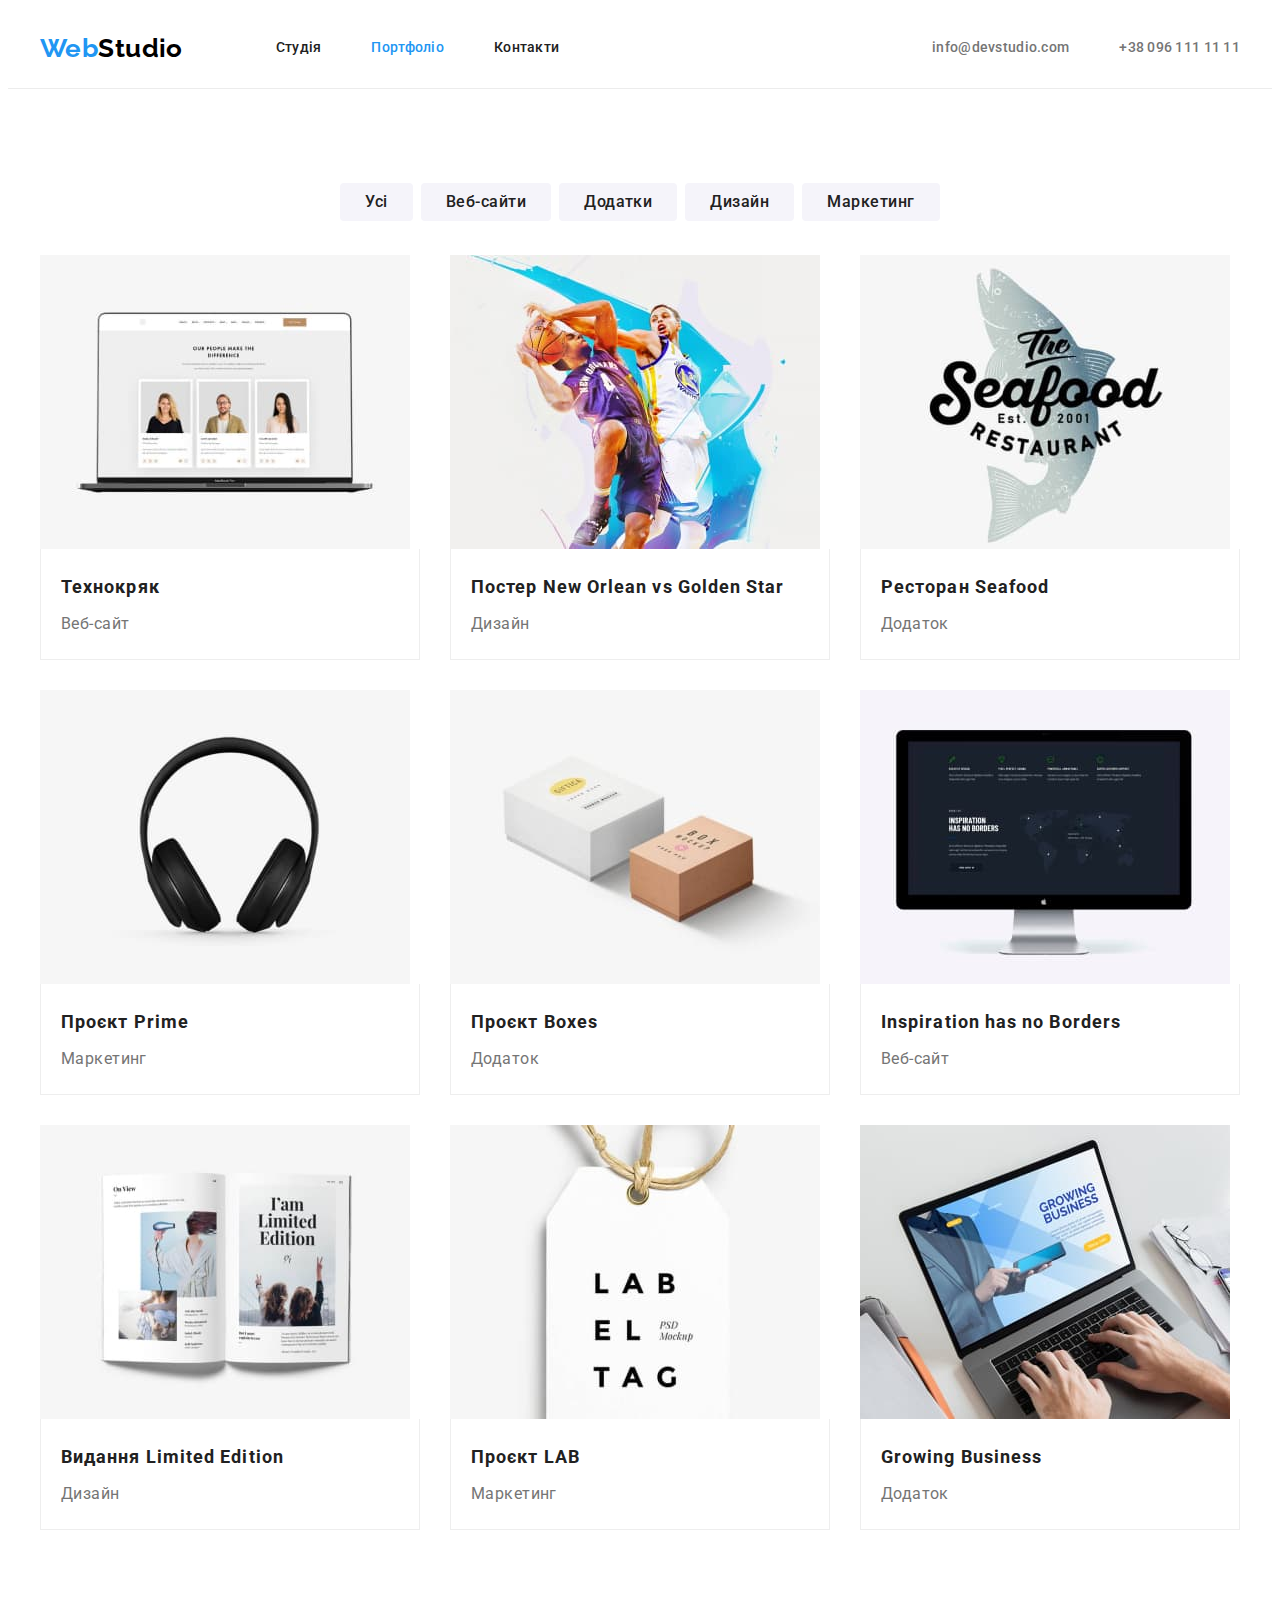
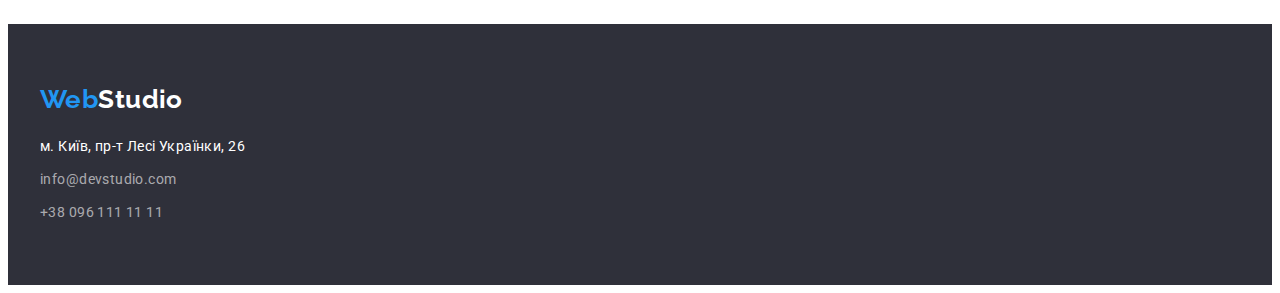
==== commit a53afb33: "сетка + переменные" ====
--- a/portfolio.html
+++ b/portfolio.html
@@ -75,139 +75,165 @@
         <div class="container">
           <ul class="projects-list list">
             <li class="projects-item">
-              <a href="" class="link">
-                <img
-                  class="projects-image"
-                  src="./images/portfolio/project-one.jpg"
-                  alt="Веб-сайт Технокряк"
-                  width="370"
-                  height="294"
-                />
-                <div class="projects-name">
-                  <h2 class="projects-title">Технокряк</h2>
-                  <p class="projects-text">Веб-сайт</p>
-                </div>
-              </a>
-            </li>
-            <li class="projects-item">
-              <a href="" class="link">
-                <img
-                  class="projects-image"
-                  src="./images/portfolio/project-two.jpg"
-                  alt="Постер New Orlean vs Golden Star"
-                  width="370"
-                  height="294"
-                />
-                <div class="projects-name">
-                  <h2 class="projects-title">Постер New Orlean vs Golden Star</h2>
-                  <p class="projects-text">Дизайн</p>
-                </div>
-              </a>
-            </li>
-            <li class="projects-item">
-              <a href="" class="link">
-                <img
-                  class="projects-image"
-                  src="./images/portfolio/project-three.jpg"
-                  alt="Ресторан Seafood"
-                  width="370"
-                  height="294"
-                />
-                <div class="projects-name">
-                  <h2 class="projects-title">Ресторан Seafood</h2>
-                  <p class="projects-text">Додаток</p>
-                </div>
-              </a>
-            </li>
-            <li class="projects-item">
-              <a href="" class="link">
-                <img
-                  class="projects-image"
-                  src="./images/portfolio/project-four.jpg"
-                  alt="Проєкт Prime"
-                  width="370"
-                  height="294"
-                />
-                <div class="projects-name">
-                  <h2 class="projects-title">Проєкт Prime</h2>
-                  <p class="projects-text">Маркетинг</p>
-                </div>
-              </a>
-            </li>
-            <li class="projects-item">
-              <a href="" class="link">
-                <img
-                  class="projects-image"
-                  src="./images/portfolio/project-five.jpg"
-                  alt="Проєкт Boxes"
-                  width="370"
-                  height="294"
-                />
-                <div class="projects-name">
-                  <h2 class="projects-title">Проєкт Boxes</h2>
-                  <p class="projects-text">Додаток</p>
-                </div>
-              </a>
-            </li>
-            <li class="projects-item">
-              <a href="" class="link">
-                <img
-                  class="projects-image"
-                  src="./images/portfolio/project-six.jpg"
-                  alt="Inspiration has no Borders"
-                  width="370"
-                  height="294"
-                />
-                <div class="projects-name">
-                  <h2 class="projects-title">Inspiration has no Borders</h2>
-                  <p class="projects-text">Веб-сайт</p>
-                </div>
-              </a>
-            </li>
-            <li class="projects-item">
-              <a href="" class="link">
-                <img
-                  class="projects-image"
-                  src="./images/portfolio/project-seven.jpg"
-                  alt="Видання Limited Edition"
-                  width="370"
-                  height="294"
-                />
-                <div class="projects-name">
-                  <h2 class="projects-title">Видання Limited Edition</h2>
-                  <p class="projects-text">Дизайн</p>
-                </div>
-              </a>
-            </li>
-            <li class="projects-item">
-              <a href="" class="link">
-                <img
-                  class="projects-image"
-                  src="./images/portfolio/project-eight.jpg"
-                  alt="Проєкт LAB"
-                  width="370"
-                  height="294"
-                />
-                <div class="projects-name">
-                  <h2 class="projects-title">Проєкт LAB</h2>
-                  <p class="projects-text">Маркетинг</p>
-                </div>
-              </a>
-            </li>
-            <li class="projects-item">
-              <a href="" class="link">
-                <img
-                  class="projects-image"
-                  src="./images/portfolio/project-nine.jpg"
-                  alt="Growing Business"
-                  width="370"
-                  height="294"
-                />
-                <div class="projects-name">
-                  <h2 class="projects-title">Growing Business</h2>
-                  <p class="projects-text">Додаток</p>
-                </div>
-              </a>
+              <article class="projects">
+                <a href="" class="link">
+                  <img
+                    class="projects-image"
+                    src="./images/portfolio/project-one.jpg"
+                    alt="Веб-сайт Технокряк"
+                    width="370"
+                    height="294"
+                  />
+                  <div class="projects-name">
+                    <h2 class="projects-title">Технокряк</h2>
+                    <p class="projects-text">Веб-сайт</p>
+                  </div>
+                </a>
+              </article>
+            </li>
+
+            <li class="projects-item">
+              <article class="projects">
+                <a href="" class="link">
+                  <img
+                    class="projects-image"
+                    src="./images/portfolio/project-two.jpg"
+                    alt="Постер New Orlean vs Golden Star"
+                    width="370"
+                    height="294"
+                  />
+                  <div class="projects-name">
+                    <h2 class="projects-title">Постер New Orlean vs Golden Star</h2>
+                    <p class="projects-text">Дизайн</p>
+                  </div>
+                </a>
+              </article>
+            </li>
+
+            <li class="projects-item">
+              <article class="projects">
+                <a href="" class="link">
+                  <img
+                    class="projects-image"
+                    src="./images/portfolio/project-three.jpg"
+                    alt="Ресторан Seafood"
+                    width="370"
+                    height="294"
+                  />
+                  <div class="projects-name">
+                    <h2 class="projects-title">Ресторан Seafood</h2>
+                    <p class="projects-text">Додаток</p>
+                  </div>
+                </a>
+              </article>
+            </li>
+
+            <li class="projects-item">
+              <article class="projects">
+                <a href="" class="link">
+                  <img
+                    class="projects-image"
+                    src="./images/portfolio/project-four.jpg"
+                    alt="Проєкт Prime"
+                    width="370"
+                    height="294"
+                  />
+                  <div class="projects-name">
+                    <h2 class="projects-title">Проєкт Prime</h2>
+                    <p class="projects-text">Маркетинг</p>
+                  </div>
+                </a>                
+              </article>
+            </li>
+
+            <li class="projects-item">
+              <article class="projects">
+                <a href="" class="link">
+                  <img
+                    class="projects-image"
+                    src="./images/portfolio/project-five.jpg"
+                    alt="Проєкт Boxes"
+                    width="370"
+                    height="294"
+                  />
+                  <div class="projects-name">
+                    <h2 class="projects-title">Проєкт Boxes</h2>
+                    <p class="projects-text">Додаток</p>
+                  </div>
+                </a>                
+              </article>
+            </li>
+
+            <li class="projects-item">
+              <article class="projects">
+                <a href="" class="link">
+                  <img
+                    class="projects-image"
+                    src="./images/portfolio/project-six.jpg"
+                    alt="Inspiration has no Borders"
+                    width="370"
+                    height="294"
+                  />
+                  <div class="projects-name">
+                    <h2 class="projects-title">Inspiration has no Borders</h2>
+                    <p class="projects-text">Веб-сайт</p>
+                  </div>
+                </a>
+              </article>
+            </li>
+
+            <li class="projects-item">
+              <article class="projects">
+                <a href="" class="link">
+                  <img
+                    class="projects-image"
+                    src="./images/portfolio/project-seven.jpg"
+                    alt="Видання Limited Edition"
+                    width="370"
+                    height="294"
+                  />
+                  <div class="projects-name">
+                    <h2 class="projects-title">Видання Limited Edition</h2>
+                    <p class="projects-text">Дизайн</p>
+                  </div>
+                </a>
+              </article>
+            </li>
+
+            <li class="projects-item">
+              <article class="projects">
+                <a href="" class="link">
+                  <img
+                    class="projects-image"
+                    src="./images/portfolio/project-eight.jpg"
+                    alt="Проєкт LAB"
+                    width="370"
+                    height="294"
+                  />
+                  <div class="projects-name">
+                    <h2 class="projects-title">Проєкт LAB</h2>
+                    <p class="projects-text">Маркетинг</p>
+                  </div>
+                </a>
+              </article>
+            </li>
+
+            <li class="projects-item">
+              <article class="projects">
+                <a href="" class="link">
+                  <img
+                    class="projects-image"
+                    src="./images/portfolio/project-nine.jpg"
+                    alt="Growing Business"
+                    width="370"
+                    height="294"
+                  />
+                  <div class="projects-name">
+                    <h2 class="projects-title">Growing Business</h2>
+                    <p class="projects-text">Додаток</p>
+                  </div>
+                </a>
+              </article>
             </li>
           </ul>
         </div>
--- a/css/styles.css
+++ b/css/styles.css
@@ -8,6 +8,12 @@
     --black-color: #000000;
     --black-opacity-color: rgba(255, 255, 255, 0.6);
     --background-active-button: #188CE8;
+    --projects-border-color: #EEEEEE;
+    --team-card-shadow: 0px 1px 3px rgba(0, 0, 0, 0.12), 
+    0px 1px 1px rgba(0, 0, 0, 0.14), 
+    0px 2px 1px rgba(0, 0, 0, 0.2);
+
+    --projects-list-gap: 30px;
 }
 
 body {
@@ -57,6 +63,8 @@
 
 img {
     display: block;
+    max-width: 100%;
+    height: auto;
 }
 
 /* page header */
@@ -224,9 +232,7 @@
 
 .team-item {
     background-color: var(--white-color);
-    box-shadow: 0px 1px 3px rgba(0, 0, 0, 0.12), 
-    0px 1px 1px rgba(0, 0, 0, 0.14), 
-    0px 2px 1px rgba(0, 0, 0, 0.2);
+    box-shadow: var(--team-card-shadow);
     border-radius: 0px 0px 4px 4px;
 }
 
@@ -370,23 +376,20 @@
 .projects-list {
     display: flex;
     flex-wrap: wrap;
+    margin-right: calc(-1 * var(--projects-list-gap));
+    margin-bottom: calc(-1 * var(--projects-list-gap));
+
 }
 
 .projects-item {
-    width: 370px;
-}
-
-.projects-item:not(:nth-child(3n)) {
-    margin-right: 30px;
-}
-
-.projects-item:not(:nth-last-child(-n+3)) {
-    margin-bottom: 30px;
+    flex-basis: calc(100% / 3 - var(--projects-list-gap));
+    margin-right: var(--projects-list-gap);
+    margin-bottom: var(--projects-list-gap);
 }
 
 .projects-name {
     padding: 20px;
-    border: 1px solid #EEEEEE;
+    border: 1px solid var(--projects-border-color);
     border-top: none;
 }
 
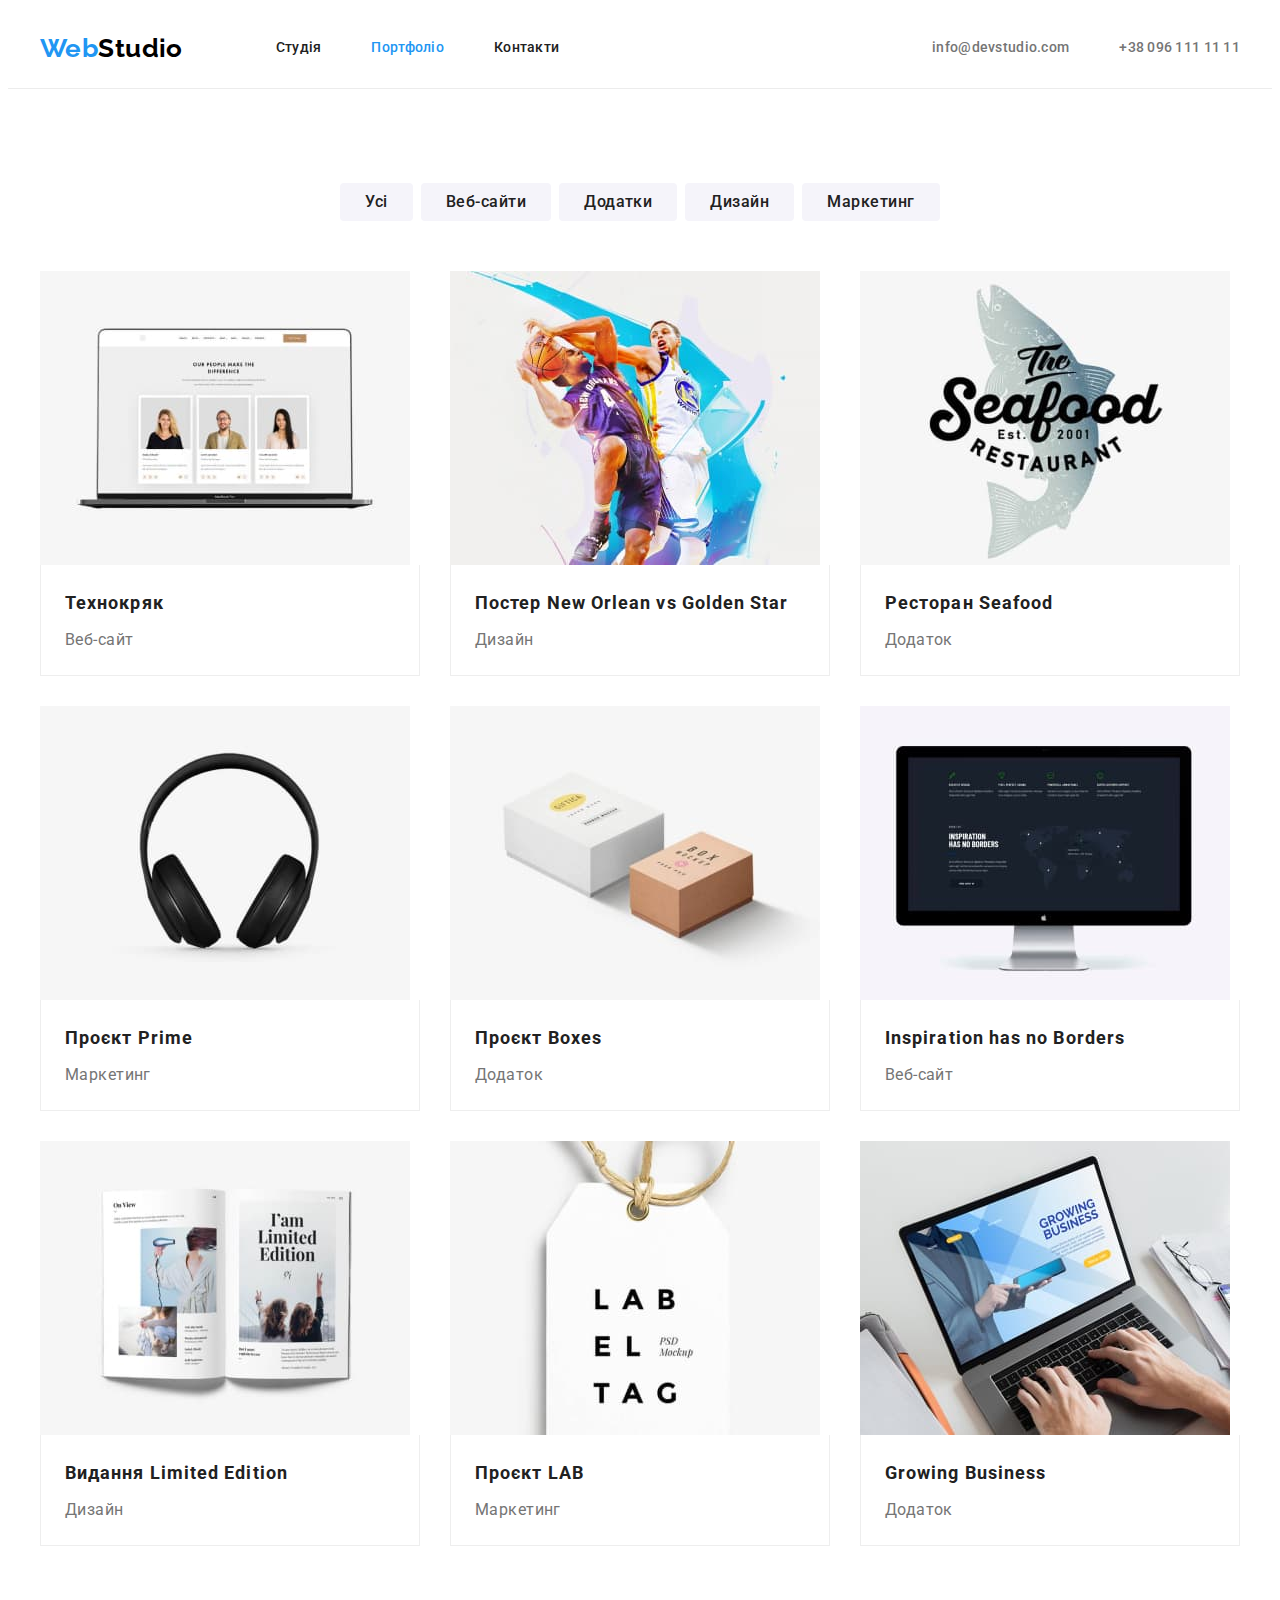
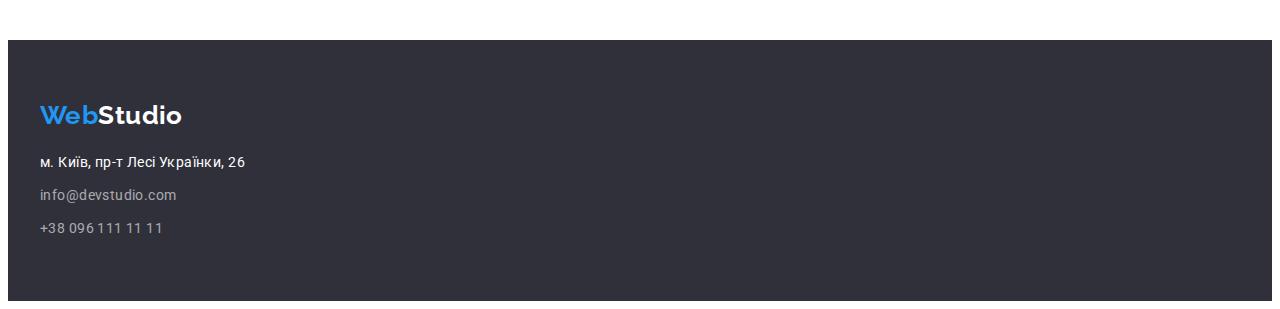
==== commit 77aeecf6: "correction of mistakes" ====
--- a/portfolio.html
+++ b/portfolio.html
@@ -49,9 +49,9 @@
     <!-- Main part -->
     <main>
       <!-- Filtr -->
-      <section class="section filtr">
-        <div class="container">
-          <h1 hidden>Портфоліо</h1>
+      <section class="section">
+        <div class="container filtr">
+          <h1 class="visually-hidden">Портфоліо</h1>
           <ul class="filtr-list list">
             <li class="filtr-item"><button type="button" class="button secondary">Усі</button></li>
             <li class="filtr-item">
@@ -68,14 +68,11 @@
             </li>
           </ul>
         </div>
-      </section>
 
       <!-- Projects -->
-      <section class="section projects">
-        <div class="container">
+        <div class="container projects">
           <ul class="projects-list list">
             <li class="projects-item">
-              <article class="projects">
                 <a href="" class="link">
                   <img
                     class="projects-image"
@@ -89,11 +86,9 @@
                     <p class="projects-text">Веб-сайт</p>
                   </div>
                 </a>
-              </article>
-            </li>
-
-            <li class="projects-item">
-              <article class="projects">
+            </li>
+
+            <li class="projects-item">
                 <a href="" class="link">
                   <img
                     class="projects-image"
@@ -107,11 +102,9 @@
                     <p class="projects-text">Дизайн</p>
                   </div>
                 </a>
-              </article>
-            </li>
-
-            <li class="projects-item">
-              <article class="projects">
+            </li>
+
+            <li class="projects-item">
                 <a href="" class="link">
                   <img
                     class="projects-image"
@@ -125,11 +118,9 @@
                     <p class="projects-text">Додаток</p>
                   </div>
                 </a>
-              </article>
-            </li>
-
-            <li class="projects-item">
-              <article class="projects">
+            </li>
+
+            <li class="projects-item">
                 <a href="" class="link">
                   <img
                     class="projects-image"
@@ -142,12 +133,10 @@
                     <h2 class="projects-title">Проєкт Prime</h2>
                     <p class="projects-text">Маркетинг</p>
                   </div>
-                </a>                
-              </article>
-            </li>
-
-            <li class="projects-item">
-              <article class="projects">
+                </a>              
+            </li>
+
+            <li class="projects-item">
                 <a href="" class="link">
                   <img
                     class="projects-image"
@@ -161,11 +150,9 @@
                     <p class="projects-text">Додаток</p>
                   </div>
                 </a>                
-              </article>
-            </li>
-
-            <li class="projects-item">
-              <article class="projects">
+            </li>
+
+            <li class="projects-item">
                 <a href="" class="link">
                   <img
                     class="projects-image"
@@ -179,11 +166,9 @@
                     <p class="projects-text">Веб-сайт</p>
                   </div>
                 </a>
-              </article>
-            </li>
-
-            <li class="projects-item">
-              <article class="projects">
+            </li>
+
+            <li class="projects-item">
                 <a href="" class="link">
                   <img
                     class="projects-image"
@@ -197,11 +182,9 @@
                     <p class="projects-text">Дизайн</p>
                   </div>
                 </a>
-              </article>
-            </li>
-
-            <li class="projects-item">
-              <article class="projects">
+            </li>
+
+            <li class="projects-item">
                 <a href="" class="link">
                   <img
                     class="projects-image"
@@ -215,11 +198,9 @@
                     <p class="projects-text">Маркетинг</p>
                   </div>
                 </a>
-              </article>
-            </li>
-
-            <li class="projects-item">
-              <article class="projects">
+            </li>
+
+            <li class="projects-item">
                 <a href="" class="link">
                   <img
                     class="projects-image"
@@ -233,7 +214,6 @@
                     <p class="projects-text">Додаток</p>
                   </div>
                 </a>
-              </article>
             </li>
           </ul>
         </div>
--- a/css/styles.css
+++ b/css/styles.css
@@ -13,7 +13,7 @@
     0px 1px 1px rgba(0, 0, 0, 0.14), 
     0px 2px 1px rgba(0, 0, 0, 0.2);
 
-    --projects-list-gap: 30px;
+    --list-gap: 30px;
 }
 
 body {
@@ -65,6 +65,19 @@
     display: block;
     max-width: 100%;
     height: auto;
+}
+
+.visually-hidden {
+    position: absolute;
+    white-space: nowrap;
+    width: 1px;
+    height: 1px;
+    overflow: hidden;
+    border: 0;
+    padding: 0;
+    clip: rect(0 0 0 0);
+    clip-path: inset(50%);
+    margin: -1px;
 }
 
 /* page header */
@@ -190,15 +203,11 @@
 
 .feature-list {
     display: flex;
+    gap: var(--list-gap);
 }
 
 .feature-item {
-    width: 270px;
-}
-
-.feature-item:not(:last-child) {
-    margin-right: 30px;
-
+    flex-basis: calc((100% - (3 * var(--list-gap)))/4);
 }
 
 .feature-list .title {
@@ -228,16 +237,14 @@
 
 .team-list {
     display: flex;
+    gap: var(--list-gap);
 }
 
 .team-item {
+    flex-basis: calc((100% - (3 * var(--list-gap)))/4);
     background-color: var(--white-color);
     box-shadow: var(--team-card-shadow);
     border-radius: 0px 0px 4px 4px;
-}
-
-.team-item:not(:last-child) {
-    margin-right: 30px;
 }
 
 .team-name {
@@ -314,17 +321,15 @@
 /* Footer */
 
 .page-footer {
-    color: var(--white-color);
-    background-color: var(--footer-background-color);
-}
-
-.section-footer {
     padding-top: 60px;
     padding-bottom: 60px;
+
+    color: var(--white-color);
+    background-color: var(--footer-background-color);
 }
 
 .logo-footer {
-    display: block;
+    display: inline-block;
     margin-bottom: 20px;
     color: var(--white-color);
 
@@ -335,7 +340,6 @@
 }
 
 .adress-map {
-    display: block;
     color: var(--white-color);
     font-style: normal;
 }
@@ -354,13 +358,10 @@
 
 /* Filtr section */
 
-.section.filtr {
-    padding-bottom: 34px;
-}
-
 .filtr-list {
     display: flex;
     justify-content: center;
+    margin-bottom: 50px;
 }
 
 .filtr-item:not(:last-child) {
@@ -369,26 +370,25 @@
 
 /* Projects section */
 
-.section.projects {
+.section .projects {
     padding-top: 0;
 }
 
 .projects-list {
     display: flex;
     flex-wrap: wrap;
-    margin-right: calc(-1 * var(--projects-list-gap));
-    margin-bottom: calc(-1 * var(--projects-list-gap));
-
+    margin-right: calc(-1 * var(--list-gap));
+    margin-bottom: calc(-1 * var(--list-gap));
 }
 
 .projects-item {
-    flex-basis: calc(100% / 3 - var(--projects-list-gap));
-    margin-right: var(--projects-list-gap);
-    margin-bottom: var(--projects-list-gap);
+    flex-basis: calc(100% / 3 - var(--list-gap));
+    margin-right: var(--list-gap);
+    margin-bottom: var(--list-gap);
 }
 
 .projects-name {
-    padding: 20px;
+    padding: 20px 24px;
     border: 1px solid var(--projects-border-color);
     border-top: none;
 }
